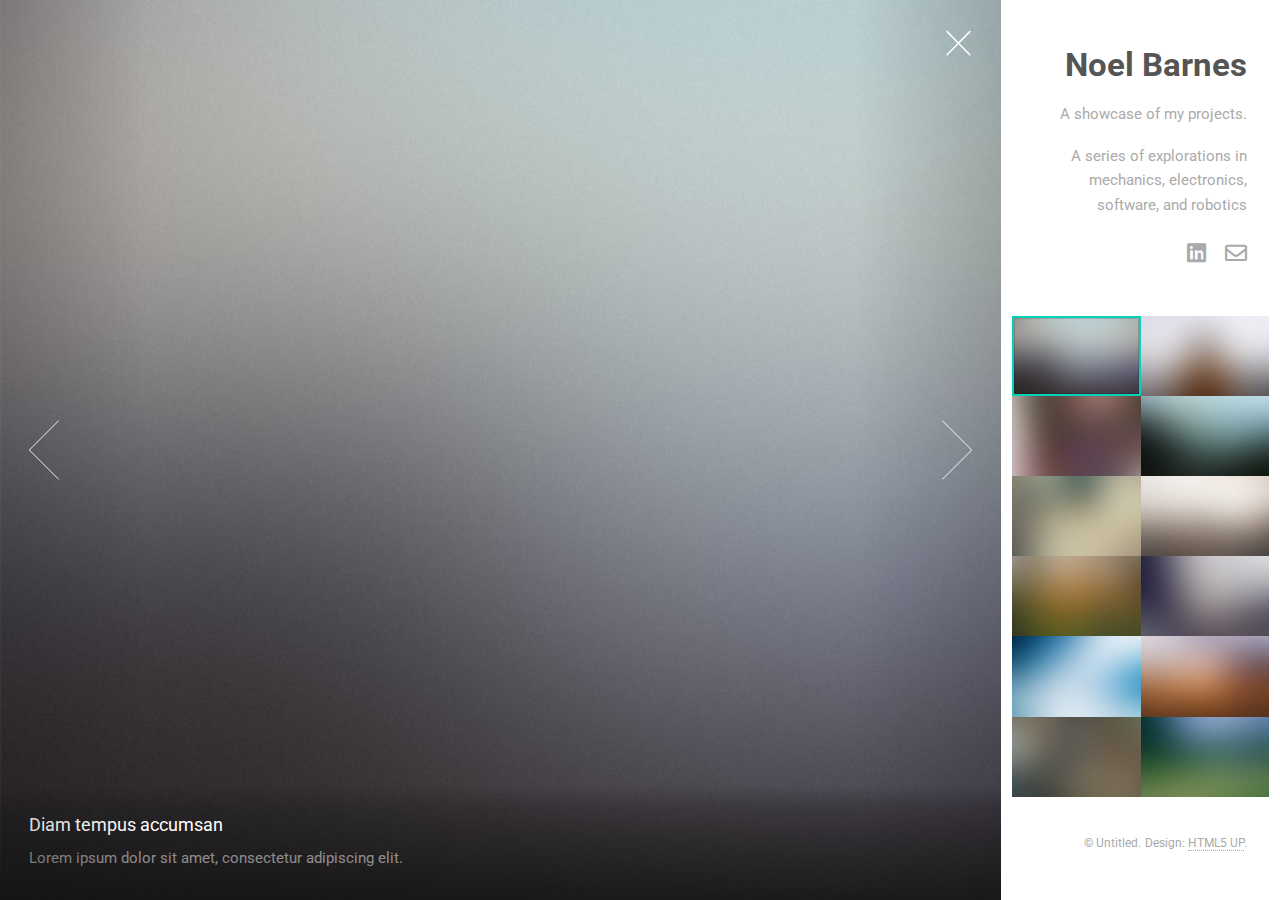
==== index.html @ 7bf50b1f "Add files via upload" ====
<!DOCTYPE HTML>
<!--
	Lens by HTML5 UP
	html5up.net | @ajlkn
	Free for personal and commercial use under the CCA 3.0 license (html5up.net/license)
-->
<html>
	<head>
		<title>Noel Barnes</title>
		<meta charset="utf-8" />
		<meta name="viewport" content="width=device-width, initial-scale=1, user-scalable=no" />
		<link rel="stylesheet" href="assets/css/main.css" />
		<noscript><link rel="stylesheet" href="assets/css/noscript.css" /></noscript>
	</head>
	<body class="is-preload-0 is-preload-1 is-preload-2">

		<!-- Main -->
			<div id="main">

				<!-- Header -->
					<header id="header">
						<h1>Noel Barnes</h1>
						<p>A showcase of my projects.</p>
						<p>A series of explorations in mechanics, electronics, software, and robotics</p>
						<ul class="icons">
							<!--<li><a href="#" class="icon brands fa-standin"><span class="label">standin</span></a></li>-->
							<li><a href="https://www.linkedin.com/in/noel-barnes/" class="icon brands fa-linkedin"><span class="label">linkedin</span></a></li>
							<!--<li><a href="https://github.com/NoelBarnes" class="icon brands fa-github"><span class="label">Github</span></a></li>-->
							<li><a href="mailto:barnesnoel01@gmail.com#" class="icon fa-envelope"><span class="label">Email</span></a></li>
						</ul>
					</header>

				<!-- Thumbnail -->
					<section id="thumbnails">
						<article>
							<a class="thumbnail" href="images/fulls/01.jpg" data-position="left center"><img src="images/thumbs/01.jpg" alt="" /></a>
							<h2>Diam tempus accumsan</h2>
							<p>Lorem ipsum dolor sit amet, consectetur adipiscing elit.</p>
						</article>
						<article>
							<a class="thumbnail" href="images/fulls/02.jpg"><img src="images/thumbs/02.jpg" alt="" /></a>
							<h2>Vivamus convallis libero</h2>
							<p>Sed velit lacus, laoreet at venenatis convallis in lorem tincidunt.</p>
						</article>
						<article>
							<a class="thumbnail" href="images/fulls/03.jpg" data-position="top center"><img src="images/thumbs/03.jpg" alt="" /></a>
							<h2>Nec accumsan enim felis</h2>
							<p>Maecenas eleifend tellus ut turpis eleifend, vitae pretium faucibus.</p>
						</article>
						<article>
							<a class="thumbnail" href="images/fulls/04.jpg"><img src="images/thumbs/04.jpg" alt="" /></a>
							<h2>Donec maximus nisi eget</h2>
							<p>Tristique in nulla vel congue. Sed sociis natoque parturient nascetur.</p>
						</article>
						<article>
							<a class="thumbnail" href="images/fulls/05.jpg" data-position="top center"><img src="images/thumbs/05.jpg" alt="" /></a>
							<h2>Nullam vitae nunc vulputate</h2>
							<p>In pellentesque cursus velit id posuere. Donec vehicula nulla.</p>
						</article>
						<article>
							<a class="thumbnail" href="images/fulls/06.jpg"><img src="images/thumbs/06.jpg" alt="" /></a>
							<h2>Phasellus magna faucibus</h2>
							<p>Nulla dignissim libero maximus tellus varius dictum ut posuere magna.</p>
						</article>
						<article>
							<a class="thumbnail" href="images/fulls/07.jpg"><img src="images/thumbs/07.jpg" alt="" /></a>
							<h2>Proin quis mauris</h2>
							<p>Etiam ultricies, lorem quis efficitur porttitor, facilisis ante orci urna.</p>
						</article>
						<article>
							<a class="thumbnail" href="images/fulls/08.jpg"><img src="images/thumbs/08.jpg" alt="" /></a>
							<h2>Gravida quis varius enim</h2>
							<p>Nunc egestas congue lorem. Nullam dictum placerat ex sapien tortor mattis.</p>
						</article>
						<article>
							<a class="thumbnail" href="images/fulls/09.jpg"><img src="images/thumbs/09.jpg" alt="" /></a>
							<h2>Morbi eget vitae adipiscing</h2>
							<p>In quis vulputate dui. Maecenas metus elit, dictum praesent lacinia lacus.</p>
						</article>
						<article>
							<a class="thumbnail" href="images/fulls/10.jpg"><img src="images/thumbs/10.jpg" alt="" /></a>
							<h2>Habitant tristique senectus</h2>
							<p>Vestibulum ante ipsum primis in faucibus orci luctus ac tincidunt dolor.</p>
						</article>
						<article>
							<a class="thumbnail" href="images/fulls/11.jpg"><img src="images/thumbs/11.jpg" alt="" /></a>
							<h2>Pharetra ex non faucibus</h2>
							<p>Ut sed magna euismod leo laoreet congue. Fusce congue enim ultricies.</p>
						</article>
						<article>
							<a class="thumbnail" href="images/fulls/12.jpg"><img src="images/thumbs/12.jpg" alt="" /></a>
							<h2>Mattis lorem sodales</h2>
							<p>Feugiat auctor leo massa, nec vestibulum nisl erat faucibus, rutrum nulla.</p>
						</article>
					</section>

				<!-- Footer -->
					<footer id="footer">
						<ul class="copyright">
							<li>&copy; Untitled.</li><li>Design: <a href="http://html5up.net">HTML5 UP</a>.</li>
						</ul>
					</footer>

			</div>

		<!-- Scripts -->
			<script src="assets/js/jquery.min.js"></script>
			<script src="assets/js/browser.min.js"></script>
			<script src="assets/js/breakpoints.min.js"></script>
			<script src="assets/js/main.js"></script>

	</body>
</html>
---- assets/css/main.css ----
@import url(fontawesome-all.min.css);
@import url("https://fonts.googleapis.com/css?family=Roboto:400,700");

/*
	Lens by HTML5 UP
	html5up.net | @ajlkn
	Free for personal and commercial use under the CCA 3.0 license (html5up.net/license)
*/

html, body, div, span, applet, object,
iframe, h1, h2, h3, h4, h5, h6, p, blockquote,
pre, a, abbr, acronym, address, big, cite,
code, del, dfn, em, img, ins, kbd, q, s, samp,
small, strike, strong, sub, sup, tt, var, b,
u, i, center, dl, dt, dd, ol, ul, li, fieldset,
form, label, legend, table, caption, tbody,
tfoot, thead, tr, th, td, article, aside,
canvas, details, embed, figure, figcaption,
footer, header, hgroup, menu, nav, output, ruby,
section, summary, time, mark, audio, video {
	margin: 0;
	padding: 0;
	border: 0;
	font-size: 100%;
	font: inherit;
	vertical-align: baseline;}

article, aside, details, figcaption, figure,
footer, header, hgroup, menu, nav, section {
	display: block;}

body {
	line-height: 1;
}

ol, ul {
	list-style: none;
}

blockquote, q {
	quotes: none;
}

	blockquote:before, blockquote:after, q:before, q:after {
		content: '';
		content: none;
	}

table {
	border-collapse: collapse;
	border-spacing: 0;
}

body {
	-webkit-text-size-adjust: none;
}

mark {
	background-color: transparent;
	color: inherit;
}

input::-moz-focus-inner {
	border: 0;
	padding: 0;
}

input, select, textarea {
	-moz-appearance: none;
	-webkit-appearance: none;
	-ms-appearance: none;
	appearance: none;
}

/* Basic */

	/*
			@-ms-viewport {
				width: device-width;
			}
		*/

	@media screen and (max-width: 480px) {

		html, body {
			min-width: 320px;
		}

	}

	body.is-preload-0 *, body.is-preload-0 *:before, body.is-preload-0 *:after {
		-moz-animation: none !important;
		-webkit-animation: none !important;
		-ms-animation: none !important;
		animation: none !important;
		-moz-transition: none !important;
		-webkit-transition: none !important;
		-ms-transition: none !important;
		transition: none !important;
	}

	html {
		box-sizing: border-box;
	}

	*, *:before, *:after {
		box-sizing: inherit;
	}

	html, body {
		background-color: #101010;
		overflow: hidden;
	}

/* Type */

	html {
		font-size: 16pt;
	}

		@media screen and (max-width: 1680px) {

			html {
				font-size: 12pt;
			}

		}

		@media screen and (max-width: 1280px) {

			html {
				font-size: 11pt;
			}

		}

	body {
		background-color: #fff;
		color: #aaa;
	}

	body, input, select, textarea {
		font-family: "Roboto", Helvetica, sans-serif;
		font-weight: 400;
		line-height: 1.65;
		font-size: 1em;
		color: #aaa;
	}

	a {
		-moz-transition: color 0.25s ease, border-bottom-color 0.25s ease;
		-webkit-transition: color 0.25s ease, border-bottom-color 0.25s ease;
		-ms-transition: color 0.25s ease, border-bottom-color 0.25s ease;
		transition: color 0.25s ease, border-bottom-color 0.25s ease;
		border-bottom: dotted 1px;
		color: inherit;
		text-decoration: none;
	}

		a:hover {
			border-bottom-color: transparent;
			color: #00D3B7;
		}

	strong, b {
		font-weight: 400;
		color: #555;
	}

	em, i {
		font-style: italic;
	}

	p {
		margin: 0 0 1.25em 0;
	}

	h1, h2, h3, h4, h5, h6 {
		font-weight: 400;
		line-height: 1.25;
		margin: 0 0 0.5em 0;
		color: #555;
	}

		h1 a, h2 a, h3 a, h4 a, h5 a, h6 a {
			color: inherit;
			text-decoration: none;
		}

	h2 {
		font-size: 1.25em;
	}

	h3 {
		font-size: 1em;
	}

	h4 {
		font-size: 0.9em;
	}

	h5 {
		font-size: 0.8em;
	}

	h6 {
		font-size: 0.7em;
	}

	sub {
		font-size: 0.8em;
		position: relative;
		top: 0.5em;
	}

	sup {
		font-size: 0.8em;
		position: relative;
		top: -0.5em;
	}

	blockquote {
		border-left: solid 4px #ccc;
		font-style: italic;
		margin: 0 0 1.25em 0;
		padding: 0.3125em 0 0.3125em 1.25em;
	}

	code {
		border-radius: 4px;
		border: solid 1px;
		font-family: "Courier New", monospace;
		font-size: 0.9em;
		margin: 0 0.25em;
		padding: 0.25em 0.65em;
		border-color: #ccc;
	}

	pre {
		-webkit-overflow-scrolling: touch;
		font-family: "Courier New", monospace;
		font-size: 0.9em;
		margin: 0 0 1.25em 0;
	}

		pre code {
			display: block;
			padding: 1em 1.5em;
			overflow-x: auto;
		}

	hr {
		border: 0;
		border-bottom: solid 1px #ccc;
		margin: 1.25em 0;
	}

		hr.major {
			margin: 1.875em 0;
		}

	.align-left {
		text-align: left;
	}

	.align-center {
		text-align: center;
	}

	.align-right {
		text-align: right;
	}

/* Button */

	input[type="submit"],
	input[type="reset"],
	input[type="button"],
	button,
	.button {
		-moz-appearance: none;
		-webkit-appearance: none;
		-ms-appearance: none;
		appearance: none;
		-moz-transition: background-color 0.25s ease-in-out, border-color 0.25s ease-in-out, color 0.25s ease-in-out;
		-webkit-transition: background-color 0.25s ease-in-out, border-color 0.25s ease-in-out, color 0.25s ease-in-out;
		-ms-transition: background-color 0.25s ease-in-out, border-color 0.25s ease-in-out, color 0.25s ease-in-out;
		transition: background-color 0.25s ease-in-out, border-color 0.25s ease-in-out, color 0.25s ease-in-out;
		background-color: transparent;
		border-radius: 4px;
		border: solid 1px #ccc;
		color: #555;
		cursor: pointer;
		display: inline-block;
		line-height: 1;
		padding: 0.75em 1.5em;
		text-align: center;
		text-decoration: none;
		white-space: nowrap;
	}

		input[type="submit"]:hover,
		input[type="reset"]:hover,
		input[type="button"]:hover,
		button:hover,
		.button:hover {
			border-color: #00D3B7;
			color: #00D3B7;
		}

			input[type="submit"]:hover:active,
			input[type="reset"]:hover:active,
			input[type="button"]:hover:active,
			button:hover:active,
			.button:hover:active {
				background-color: rgba(0, 211, 183, 0.15);
			}

		input[type="submit"].icon,
		input[type="reset"].icon,
		input[type="button"].icon,
		button.icon,
		.button.icon {
			padding-left: 1.35em;
		}

			input[type="submit"].icon:before,
			input[type="reset"].icon:before,
			input[type="button"].icon:before,
			button.icon:before,
			.button.icon:before {
				margin-right: 0.5em;
			}

		input[type="submit"].fit,
		input[type="reset"].fit,
		input[type="button"].fit,
		button.fit,
		.button.fit {
			width: 100%;
		}

		input[type="submit"].small,
		input[type="reset"].small,
		input[type="button"].small,
		button.small,
		.button.small {
			font-size: 0.8em;
		}

		input[type="submit"].large,
		input[type="reset"].large,
		input[type="button"].large,
		button.large,
		.button.large {
			font-size: 1.35em;
		}

		input[type="submit"].disabled, input[type="submit"]:disabled,
		input[type="reset"].disabled,
		input[type="reset"]:disabled,
		input[type="button"].disabled,
		input[type="button"]:disabled,
		button.disabled,
		button:disabled,
		.button.disabled,
		.button:disabled {
			pointer-events: none;
			opacity: 0.25;
		}

/* Form */

	form {
		margin: 0 0 1.25em 0;
	}

	label {
		color: #555;
		display: block;
		font-size: 0.9em;
		font-weight: 400;
		margin: 0 0 0.625em 0;
	}

	input[type="text"],
	input[type="password"],
	input[type="email"],
	select,
	textarea {
		-moz-appearance: none;
		-webkit-appearance: none;
		-ms-appearance: none;
		appearance: none;
		background-color: transparent;
		border-radius: 4px;
		border: solid 1px #ccc;
		color: inherit;
		display: block;
		outline: 0;
		padding: 0 0.75em;
		text-decoration: none;
		width: 100%;
	}

		input[type="text"]:invalid,
		input[type="password"]:invalid,
		input[type="email"]:invalid,
		select:invalid,
		textarea:invalid {
			box-shadow: none;
		}

		input[type="text"]:focus,
		input[type="password"]:focus,
		input[type="email"]:focus,
		select:focus,
		textarea:focus {
			border-color: #00D3B7;
		}

	select {
		background-image: url("data:image/svg+xml;charset=utf8,%3Csvg xmlns='http://www.w3.org/2000/svg' width='40' height='40' preserveAspectRatio='none' viewBox='0 0 40 40'%3E%3Cpath d='M9.4,12.3l10.4,10.4l10.4-10.4c0.2-0.2,0.5-0.4,0.9-0.4c0.3,0,0.6,0.1,0.9,0.4l3.3,3.3c0.2,0.2,0.4,0.5,0.4,0.9 c0,0.4-0.1,0.6-0.4,0.9L20.7,31.9c-0.2,0.2-0.5,0.4-0.9,0.4c-0.3,0-0.6-0.1-0.9-0.4L4.3,17.3c-0.2-0.2-0.4-0.5-0.4-0.9 c0-0.4,0.1-0.6,0.4-0.9l3.3-3.3c0.2-0.2,0.5-0.4,0.9-0.4S9.1,12.1,9.4,12.3z' fill='%23ccc' /%3E%3C/svg%3E");
		background-size: 1.25rem;
		background-repeat: no-repeat;
		background-position: calc(100% - 1rem) center;
		height: 2.75em;
		padding-right: 2.75em;
		text-overflow: ellipsis;
	}

		select option {
			color: #555;
			background: #fff;
		}

		select:focus::-ms-value {
			background-color: transparent;
		}

		select::-ms-expand {
			display: none;
		}

	.select-wrapper {
		text-decoration: none;
		display: block;
		position: relative;
	}

		.select-wrapper:before {
			-moz-osx-font-smoothing: grayscale;
			-webkit-font-smoothing: antialiased;
			display: inline-block;
			font-style: normal;
			font-variant: normal;
			text-rendering: auto;
			line-height: 1;
			text-transform: none !important;
			font-family: 'Font Awesome 5 Free';
			font-weight: 900;
		}

		.select-wrapper:before {
			color: #ccc;
			content: '\f107';
			display: block;
			height: 2.75em;
			line-height: 2.75em;
			pointer-events: none;
			position: absolute;
			right: 0;
			text-align: center;
			top: 0;
			width: 2.75em;
		}

		.select-wrapper select::-ms-expand {
			display: none;
		}

	input[type="text"],
	input[type="password"],
	input[type="email"],
	select {
		height: 2.75em;
	}

	textarea {
		padding: 0.75em 1em;
	}

	input[type="checkbox"],
	input[type="radio"] {
		-moz-appearance: none;
		-webkit-appearance: none;
		-ms-appearance: none;
		appearance: none;
		display: block;
		float: left;
		margin-right: -2em;
		opacity: 0;
		width: 1em;
		z-index: -1;
	}

		input[type="checkbox"] + label,
		input[type="radio"] + label {
			text-decoration: none;
			color: #aaa;
			cursor: pointer;
			display: inline-block;
			font-size: 1em;
			font-weight: 400;
			margin: 0;
			padding-left: 2.4em;
			padding-right: 0.75em;
			position: relative;
		}

			input[type="checkbox"] + label:before,
			input[type="radio"] + label:before {
				-moz-osx-font-smoothing: grayscale;
				-webkit-font-smoothing: antialiased;
				display: inline-block;
				font-style: normal;
				font-variant: normal;
				text-rendering: auto;
				line-height: 1;
				text-transform: none !important;
				font-family: 'Font Awesome 5 Free';
				font-weight: 900;
			}

			input[type="checkbox"] + label:before,
			input[type="radio"] + label:before {
				background: transparent;
				border-radius: 4px;
				border: solid 1px #ccc;
				content: '';
				display: inline-block;
				font-size: 0.8em;
				height: 2.0625em;
				left: 0;
				line-height: 2.0625em;
				position: absolute;
				text-align: center;
				top: 0;
				width: 2.0625em;
			}

		input[type="checkbox"]:checked + label:before,
		input[type="radio"]:checked + label:before {
			background-color: #555;
			border-color: #555;
			color: #fff;
			content: '\f00c';
		}

		input[type="checkbox"]:focus + label:before,
		input[type="radio"]:focus + label:before {
			border-color: #00D3B7;
		}

	input[type="checkbox"] + label:before {
		border-radius: 4px;
	}

	input[type="radio"] + label:before {
		border-radius: 100%;
	}

	::-webkit-input-placeholder {
		opacity: 1.0;
		color: #ccc !important;
	}

	:-moz-placeholder {
		opacity: 1.0;
		color: #ccc !important;
	}

	::-moz-placeholder {
		opacity: 1.0;
		color: #ccc !important;
	}

	:-ms-input-placeholder {
		opacity: 1.0;
		color: #ccc !important;
	}

	.field {
		margin: 0 0 1.25em 0;
	}

/* Icon */

	.icon {
		text-decoration: none;
		border-bottom: none;
		position: relative;
	}

		.icon:before {
			-moz-osx-font-smoothing: grayscale;
			-webkit-font-smoothing: antialiased;
			display: inline-block;
			font-style: normal;
			font-variant: normal;
			text-rendering: auto;
			line-height: 1;
			text-transform: none !important;
			font-family: 'Font Awesome 5 Free';
			font-weight: 400;
		}

		.icon > .label {
			display: none;
		}

		.icon:before {
			line-height: inherit;
		}

		.icon.solid:before {
			font-weight: 900;
		}

		.icon.brands:before {
			font-family: 'Font Awesome 5 Brands';
		}

/* List */

	ol {
		list-style: decimal;
		margin: 0 0 1.25em 0;
		padding-left: 1.25em;
	}

		ol li {
			padding-left: 0.25em;
		}

	ul {
		list-style: disc;
		margin: 0 0 1.25em 0;
		padding-left: 1em;
	}

		ul li {
			padding-left: 0.5em;
		}

		ul.alt {
			list-style: none;
			padding-left: 0;
		}

			ul.alt li {
				border-top: solid 1px #ccc;
				padding: 0.5em 0;
			}

				ul.alt li:first-child {
					border-top: 0;
					padding-top: 0;
				}

	dl {
		margin: 0 0 1.25em 0;
	}

		dl dt {
			display: block;
			font-weight: 400;
			margin: 0 0 0.625em 0;
		}

		dl dd {
			margin-left: 1.25em;
		}

/* Actions */

	ul.actions {
		display: -moz-flex;
		display: -webkit-flex;
		display: -ms-flex;
		display: flex;
		cursor: default;
		list-style: none;
		margin-left: -0.625em;
		padding-left: 0;
	}

		ul.actions li {
			padding: 0 0 0 0.625em;
			vertical-align: middle;
		}

		ul.actions.special {
			-moz-justify-content: center;
			-webkit-justify-content: center;
			-ms-justify-content: center;
			justify-content: center;
			width: 100%;
			margin-left: 0;
		}

			ul.actions.special li:first-child {
				padding-left: 0;
			}

		ul.actions.stacked {
			-moz-flex-direction: column;
			-webkit-flex-direction: column;
			-ms-flex-direction: column;
			flex-direction: column;
			margin-left: 0;
		}

			ul.actions.stacked li {
				padding: 0.8125em 0 0 0;
			}

				ul.actions.stacked li:first-child {
					padding-top: 0;
				}

		ul.actions.fit {
			width: calc(100% + 0.625em);
		}

			ul.actions.fit li {
				-moz-flex-grow: 1;
				-webkit-flex-grow: 1;
				-ms-flex-grow: 1;
				flex-grow: 1;
				-moz-flex-shrink: 1;
				-webkit-flex-shrink: 1;
				-ms-flex-shrink: 1;
				flex-shrink: 1;
				width: 100%;
			}

				ul.actions.fit li > * {
					width: 100%;
				}

			ul.actions.fit.stacked {
				width: 100%;
			}

		@media screen and (max-width: 480px) {

			ul.actions:not(.fixed) {
				-moz-flex-direction: column;
				-webkit-flex-direction: column;
				-ms-flex-direction: column;
				flex-direction: column;
				margin-left: 0;
				width: 100% !important;
			}

				ul.actions:not(.fixed) li {
					-moz-flex-grow: 1;
					-webkit-flex-grow: 1;
					-ms-flex-grow: 1;
					flex-grow: 1;
					-moz-flex-shrink: 1;
					-webkit-flex-shrink: 1;
					-ms-flex-shrink: 1;
					flex-shrink: 1;
					padding: 0.625em 0 0 0;
					text-align: center;
					width: 100%;
				}

					ul.actions:not(.fixed) li > * {
						width: 100%;
					}

					ul.actions:not(.fixed) li:first-child {
						padding-top: 0;
					}

					ul.actions:not(.fixed) li input[type="submit"],
					ul.actions:not(.fixed) li input[type="reset"],
					ul.actions:not(.fixed) li input[type="button"],
					ul.actions:not(.fixed) li button,
					ul.actions:not(.fixed) li .button {
						width: 100%;
					}

						ul.actions:not(.fixed) li input[type="submit"].icon:before,
						ul.actions:not(.fixed) li input[type="reset"].icon:before,
						ul.actions:not(.fixed) li input[type="button"].icon:before,
						ul.actions:not(.fixed) li button.icon:before,
						ul.actions:not(.fixed) li .button.icon:before {
							margin-left: -0.5rem;
						}

		}

/* Icons */

	ul.icons {
		cursor: default;
		list-style: none;
		padding-left: 0;
	}

		ul.icons li {
			display: inline-block;
			padding: 0 1em 0 0;
		}

			ul.icons li:last-child {
				padding-right: 0;
			}

			ul.icons li .icon:before {
				font-size: 1.5rem;
			}

/* Main */

	#main {
		-moz-transition: opacity 0.75s ease, right 0.75s ease, left 0.75s ease, visibility 0.75s;
		-webkit-transition: opacity 0.75s ease, right 0.75s ease, left 0.75s ease, visibility 0.75s;
		-ms-transition: opacity 0.75s ease, right 0.75s ease, left 0.75s ease, visibility 0.75s;
		transition: opacity 0.75s ease, right 0.75s ease, left 0.75s ease, visibility 0.75s;
		-webkit-overflow-scrolling: touch;
		position: fixed;
		top: 0;
		width: 22.5em;
		height: 100%;
		background: #fff;
		outline: 0;
		overflow-x: hidden;
		overflow-y: auto;
		text-align: right;
		visibility: visible;
		z-index: 10000;
		right: 0;
	}

		#main .toggle {
			-webkit-tap-highlight-color: rgba(0, 0, 0, 0);
			position: absolute;
			top: 0;
			width: 4em;
			height: 4em;
			background-image: url("images/close-small-alt.svg");
			background-repeat: no-repeat;
			background-size: 32px 32px;
			cursor: pointer;
			display: none;
			z-index: 1;
			background-position: 0.5em 0.5em;
			left: 0;
		}

		body.fullscreen #main {
			visibility: hidden;
			right: -22.5em;
		}

		body.is-preload-1 #main {
			opacity: 0;
			right: -2em;
		}

		@media screen and (max-width: 1280px) {

			#main {
				width: 19em;
			}

				body.fullscreen #main {
					right: -19em;
				}

		}

		@media screen and (max-width: 980px) {

			#main {
				background: rgba(255, 255, 255, 0.925);
			}

				#main .toggle {
					display: block;
				}

		}

		@media screen and (max-width: 480px) {

			#main {
				-moz-transition: opacity 0.5s ease, visibility 0.5s;
				-webkit-transition: opacity 0.5s ease, visibility 0.5s;
				-ms-transition: opacity 0.5s ease, visibility 0.5s;
				transition: opacity 0.5s ease, visibility 0.5s;
				width: 100%;
				background: #fff;
				text-align: center;
			}

				body.is-preload-1 #main {
					left: auto !important;
					right: auto !important;
				}

				body.fullscreen #main {
					left: auto !important;
					right: auto !important;
					opacity: 0;
				}

				#main .toggle {
					display: none;
				}

		}

/* Header */

	#header {
		padding: 3em 2.25em 1.75em 2.25em ;
	}

		#header h1 {
			font-size: 2.25em;
			font-weight: 700;
		}

/* Footer */

	#footer {
		padding: 2.25em 2.25em 1em 2.25em ;
	}

		#footer .copyright {
			list-style: none;
			padding: 0;
		}

			#footer .copyright li {
				display: inline-block;
				font-size: 0.8em;
				margin-left: 0.35em;
				padding: 0;
			}

				#footer .copyright li:first-child {
					margin-left: 0;
				}

/* Thumbnails */

	#thumbnails {
		display: -moz-flex;
		display: -webkit-flex;
		display: -ms-flex;
		display: flex;
		-moz-flex-wrap: wrap;
		-webkit-flex-wrap: wrap;
		-ms-flex-wrap: wrap;
		flex-wrap: wrap;
		padding: 0 0.75em;
	}

		#thumbnails article {
			position: relative;
			width: 50%;
			background: #101010;
			outline: 0;
		}

			#thumbnails article .thumbnail {
				-webkit-tap-highlight-color: rgba(0, 0, 0, 0);
				display: block;
				position: relative;
				border: 0;
				outline: 0;
			}

				#thumbnails article .thumbnail img {
					display: block;
					width: 100%;
				}

				#thumbnails article .thumbnail:before {
					pointer-events: none;
					-moz-transition: opacity 0.25s ease;
					-webkit-transition: opacity 0.25s ease;
					-ms-transition: opacity 0.25s ease;
					transition: opacity 0.25s ease;
					content: '';
					position: absolute;
					left: 0;
					top: 0;
					width: 100%;
					height: 100%;
					box-shadow: inset 0 0 0 2px #00D3B7, inset 0 0 0px 3px rgba(0, 0, 0, 0.15);
					opacity: 0;
					z-index: 1;
				}

				#thumbnails article .thumbnail:focus:before {
					opacity: 0.5;
				}

			#thumbnails article h2, #thumbnails article p {
				display: none;
			}

			#thumbnails article.active .thumbnail:before {
				opacity: 1;
			}

		@media screen and (max-width: 480px) {

			#thumbnails article .thumbnail:before {
				display: none;
			}

		}

/* Viewer */

	@-moz-keyframes spinner {
		0% {
			-moz-transform: rotate(0deg);
			-webkit-transform: rotate(0deg);
			-ms-transform: rotate(0deg);
			transform: rotate(0deg);
		}

		100% {
			-moz-transform: rotate(360deg);
			-webkit-transform: rotate(360deg);
			-ms-transform: rotate(360deg);
			transform: rotate(360deg);
		}
	}

	@-webkit-keyframes spinner {
		0% {
			-moz-transform: rotate(0deg);
			-webkit-transform: rotate(0deg);
			-ms-transform: rotate(0deg);
			transform: rotate(0deg);
		}

		100% {
			-moz-transform: rotate(360deg);
			-webkit-transform: rotate(360deg);
			-ms-transform: rotate(360deg);
			transform: rotate(360deg);
		}
	}

	@-ms-keyframes spinner {
		0% {
			-moz-transform: rotate(0deg);
			-webkit-transform: rotate(0deg);
			-ms-transform: rotate(0deg);
			transform: rotate(0deg);
		}

		100% {
			-moz-transform: rotate(360deg);
			-webkit-transform: rotate(360deg);
			-ms-transform: rotate(360deg);
			transform: rotate(360deg);
		}
	}

	@keyframes spinner {
		0% {
			-moz-transform: rotate(0deg);
			-webkit-transform: rotate(0deg);
			-ms-transform: rotate(0deg);
			transform: rotate(0deg);
		}

		100% {
			-moz-transform: rotate(360deg);
			-webkit-transform: rotate(360deg);
			-ms-transform: rotate(360deg);
			transform: rotate(360deg);
		}
	}

	#viewer {
		-moz-transition: opacity 0.75s ease, width 0.75s ease;
		-webkit-transition: opacity 0.75s ease, width 0.75s ease;
		-ms-transition: opacity 0.75s ease, width 0.75s ease;
		transition: opacity 0.75s ease, width 0.75s ease;
		position: absolute;
		top: 0;
		width: calc(100% - 22.5em);
		height: 100%;
		left: 0;
	}

		#viewer .inner {
			pointer-events: none;
			position: absolute;
			top: 0;
			left: 0;
			width: 100%;
			height: 100%;
			z-index: 2;
		}

			#viewer .inner > * {
				pointer-events: auto;
			}

			#viewer .inner:before {
				background-image: -moz-linear-gradient(left, rgba(16,16,16,0.2), rgba(16,16,16,0) 10em, rgba(16,16,16,0)), -moz-linear-gradient(right, rgba(16,16,16,0.2), rgba(16,16,16,0) 10em, rgba(16,16,16,0));
				background-image: -webkit-linear-gradient(left, rgba(16,16,16,0.2), rgba(16,16,16,0) 10em, rgba(16,16,16,0)), -webkit-linear-gradient(right, rgba(16,16,16,0.2), rgba(16,16,16,0) 10em, rgba(16,16,16,0));
				background-image: -ms-linear-gradient(left, rgba(16,16,16,0.2), rgba(16,16,16,0) 10em, rgba(16,16,16,0)), -ms-linear-gradient(right, rgba(16,16,16,0.2), rgba(16,16,16,0) 10em, rgba(16,16,16,0));
				background-image: linear-gradient(left, rgba(16,16,16,0.2), rgba(16,16,16,0) 10em, rgba(16,16,16,0)), linear-gradient(right, rgba(16,16,16,0.2), rgba(16,16,16,0) 10em, rgba(16,16,16,0));
				content: '';
				display: block;
				position: absolute;
				top: 0;
				left: 0;
				width: 100%;
				height: 100%;
			}

			#viewer .inner .toggle {
				-webkit-tap-highlight-color: rgba(0, 0, 0, 0);
				position: absolute;
				top: 0;
				width: 4em;
				height: 4em;
				background-image: url("images/close.svg");
				background-repeat: no-repeat;
				background-size: 64px 64px;
				cursor: pointer;
				z-index: 1;
				right: 0;
				background-position: calc(100% - 0.75em) 0.75em;
			}

			#viewer .inner .nav-next,
			#viewer .inner .nav-previous {
				-webkit-tap-highlight-color: rgba(0, 0, 0, 0);
				position: absolute;
				top: 50%;
				width: 6em;
				height: 6em;
				margin-top: -3em;
				background-image: url("images/arrow.svg");
				background-position: center;
				background-repeat: no-repeat;
				background-size: contain;
				cursor: pointer;
			}

			#viewer .inner .nav-previous {
				-moz-transform: scaleX(-1);
				-webkit-transform: scaleX(-1);
				-ms-transform: scaleX(-1);
				transform: scaleX(-1);
				left: 0;
			}

			#viewer .inner .nav-next {
				right: 0;
			}

		#viewer .slide {
			-moz-transition: opacity 0.5s ease-in-out;
			-webkit-transition: opacity 0.5s ease-in-out;
			-ms-transition: opacity 0.5s ease-in-out;
			transition: opacity 0.5s ease-in-out;
			position: absolute;
			top: 0;
			left: 0;
			width: 100%;
			height: 100%;
			opacity: 1;
			z-index: 1;
		}

			#viewer .slide .caption {
				background-image: -moz-linear-gradient(bottom, rgba(16,16,16,0.75), rgba(16,16,16,0.25) 80%, rgba(16,16,16,0));
				background-image: -webkit-linear-gradient(bottom, rgba(16,16,16,0.75), rgba(16,16,16,0.25) 80%, rgba(16,16,16,0));
				background-image: -ms-linear-gradient(bottom, rgba(16,16,16,0.75), rgba(16,16,16,0.25) 80%, rgba(16,16,16,0));
				background-image: linear-gradient(bottom, rgba(16,16,16,0.75), rgba(16,16,16,0.25) 80%, rgba(16,16,16,0));
				padding: 2em 2em 0.75em 2em ;
				position: absolute;
				bottom: 0;
				left: 0;
				width: 100%;
				color: rgba(255, 255, 255, 0.5);
				z-index: 1;
			}

				#viewer .slide .caption h2, #viewer .slide .caption h3, #viewer .slide .caption h4, #viewer .slide .caption h5, #viewer .slide .caption h6 {
					color: #fff;
				}

			#viewer .slide .image {
				-moz-transition: opacity 0.5s ease-in-out;
				-webkit-transition: opacity 0.5s ease-in-out;
				-ms-transition: opacity 0.5s ease-in-out;
				transition: opacity 0.5s ease-in-out;
				position: absolute;
				top: 0;
				left: 0;
				width: 100%;
				height: 100%;
				background-repeat: no-repeat;
				background-size: cover;
				opacity: 0;
			}

			#viewer .slide:before {
				-moz-animation: spinner 1s linear infinite;
				-webkit-animation: spinner 1s linear infinite;
				-ms-animation: spinner 1s linear infinite;
				animation: spinner 1s linear infinite;
				-moz-transition: opacity 0.5s ease-in-out;
				-webkit-transition: opacity 0.5s ease-in-out;
				-ms-transition: opacity 0.5s ease-in-out;
				transition: opacity 0.5s ease-in-out;
				content: '';
				display: block;
				position: absolute;
				top: 50%;
				left: 50%;
				width: 3em;
				height: 3em;
				background-image: url("images/spinner.svg");
				background-position: center;
				background-repeat: no-repeat;
				background-size: contain;
				margin: -1.5em 0 0 -1.5em;
				opacity: 0;
			}

			#viewer .slide.loading:before {
				opacity: 1;
			}

			#viewer .slide.active .image {
				opacity: 1;
			}

		body.fullscreen #viewer {
			width: 100%;
		}

			body.fullscreen #viewer .inner .toggle {
				background-image: url("images/open.svg");
			}

		body.is-preload-1 #viewer {
			opacity: 0;
		}

		body.is-preload-2 #viewer .slide {
			opacity: 0;
		}

		@media screen and (max-width: 1280px) {

			#viewer {
				width: calc(100% - 19em);
			}

		}

		@media screen and (max-width: 980px) {

			#viewer {
				width: 100%;
			}

				#viewer .inner .toggle {
					-moz-transition: opacity 0.75s ease;
					-webkit-transition: opacity 0.75s ease;
					-ms-transition: opacity 0.75s ease;
					transition: opacity 0.75s ease;
					background-image: url("images/open.svg");
					opacity: 0;
					right: 0;
				}

				body.fullscreen #viewer .inner .toggle {
					opacity: 1;
				}

		}

		@media screen and (max-width: 736px) {

			#viewer .inner .toggle {
				background-size: 32px 32px;
			}

			#viewer .inner .nav-next,
			#viewer .inner .nav-previous {
				background-image: url("images/arrow-small.svg");
				background-size: 32px 32px;
			}

			body.fullscreen #viewer .inner .toggle {
				background-image: url("images/open-small.svg");
			}

		}

		@media screen and (max-width: 480px) {

			#viewer {
				-moz-transition: opacity 0.5s ease;
				-webkit-transition: opacity 0.5s ease;
				-ms-transition: opacity 0.5s ease;
				transition: opacity 0.5s ease;
				-moz-transition-delay: 0s;
				-webkit-transition-delay: 0s;
				-ms-transition-delay: 0s;
				transition-delay: 0s;
				opacity: 0;
			}

				#viewer .inner .toggle {
					background-image: url("images/close-small.svg") !important;
					background-size: 32px 32px;
				}

				body.fullscreen #viewer {
					-moz-transition-delay: 0.5s;
					-webkit-transition-delay: 0.5s;
					-ms-transition-delay: 0.5s;
					transition-delay: 0.5s;
					opacity: 1;
				}

		}
---- assets/css/noscript.css ----
/*
	Lens by HTML5 UP
	html5up.net | @ajlkn
	Free for personal and commercial use under the CCA 3.0 license (html5up.net/license)
*/

/* Main */

	#main {
		opacity: 1 !important;
		right: 0 !important;
	}

	body:before {
		content: 'Javascript is disabled :(';
		display: block;
		position: absolute;
		top: 50%;
		width: calc(100% - 22.5em * 0.333333333);
		height: 4em;
		margin-top: -2em;
		color: #282828;
		cursor: default;
		font-size: 3em;
		line-height: 4em;
		text-align: center;
		white-space: nowrap;
		left: 0;
	}
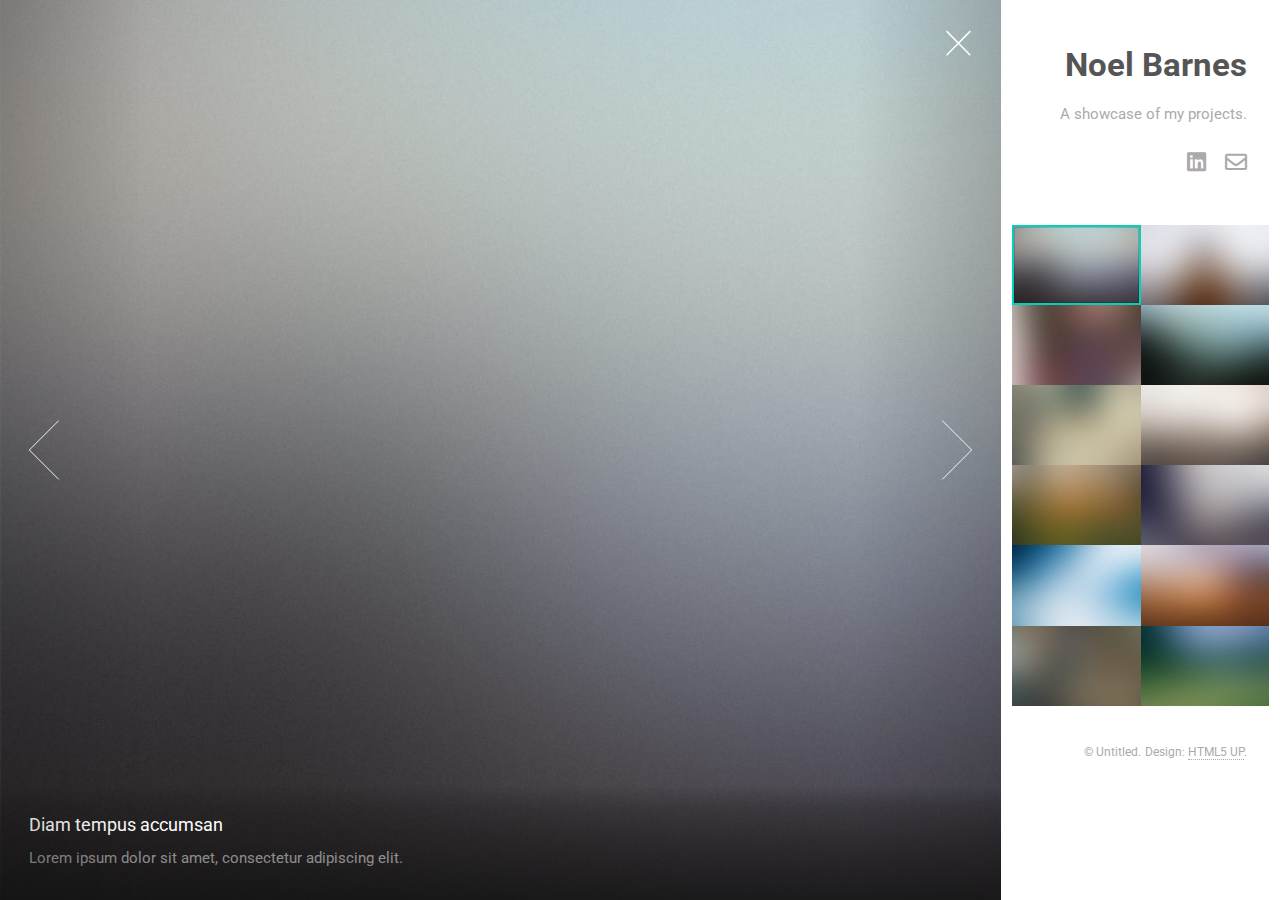
==== commit b2a289db: "Update index.html" ====
--- a/index.html
+++ b/index.html
@@ -21,7 +21,6 @@
 					<header id="header">
 						<h1>Noel Barnes</h1>
 						<p>A showcase of my projects.</p>
-						<p>A series of explorations in mechanics, electronics, software, and robotics</p>
 						<ul class="icons">
 							<!--<li><a href="#" class="icon brands fa-standin"><span class="label">standin</span></a></li>-->
 							<li><a href="https://www.linkedin.com/in/noel-barnes/" class="icon brands fa-linkedin"><span class="label">linkedin</span></a></li>
@@ -110,4 +109,4 @@
 			<script src="assets/js/main.js"></script>
 
 	</body>
-</html>+</html>
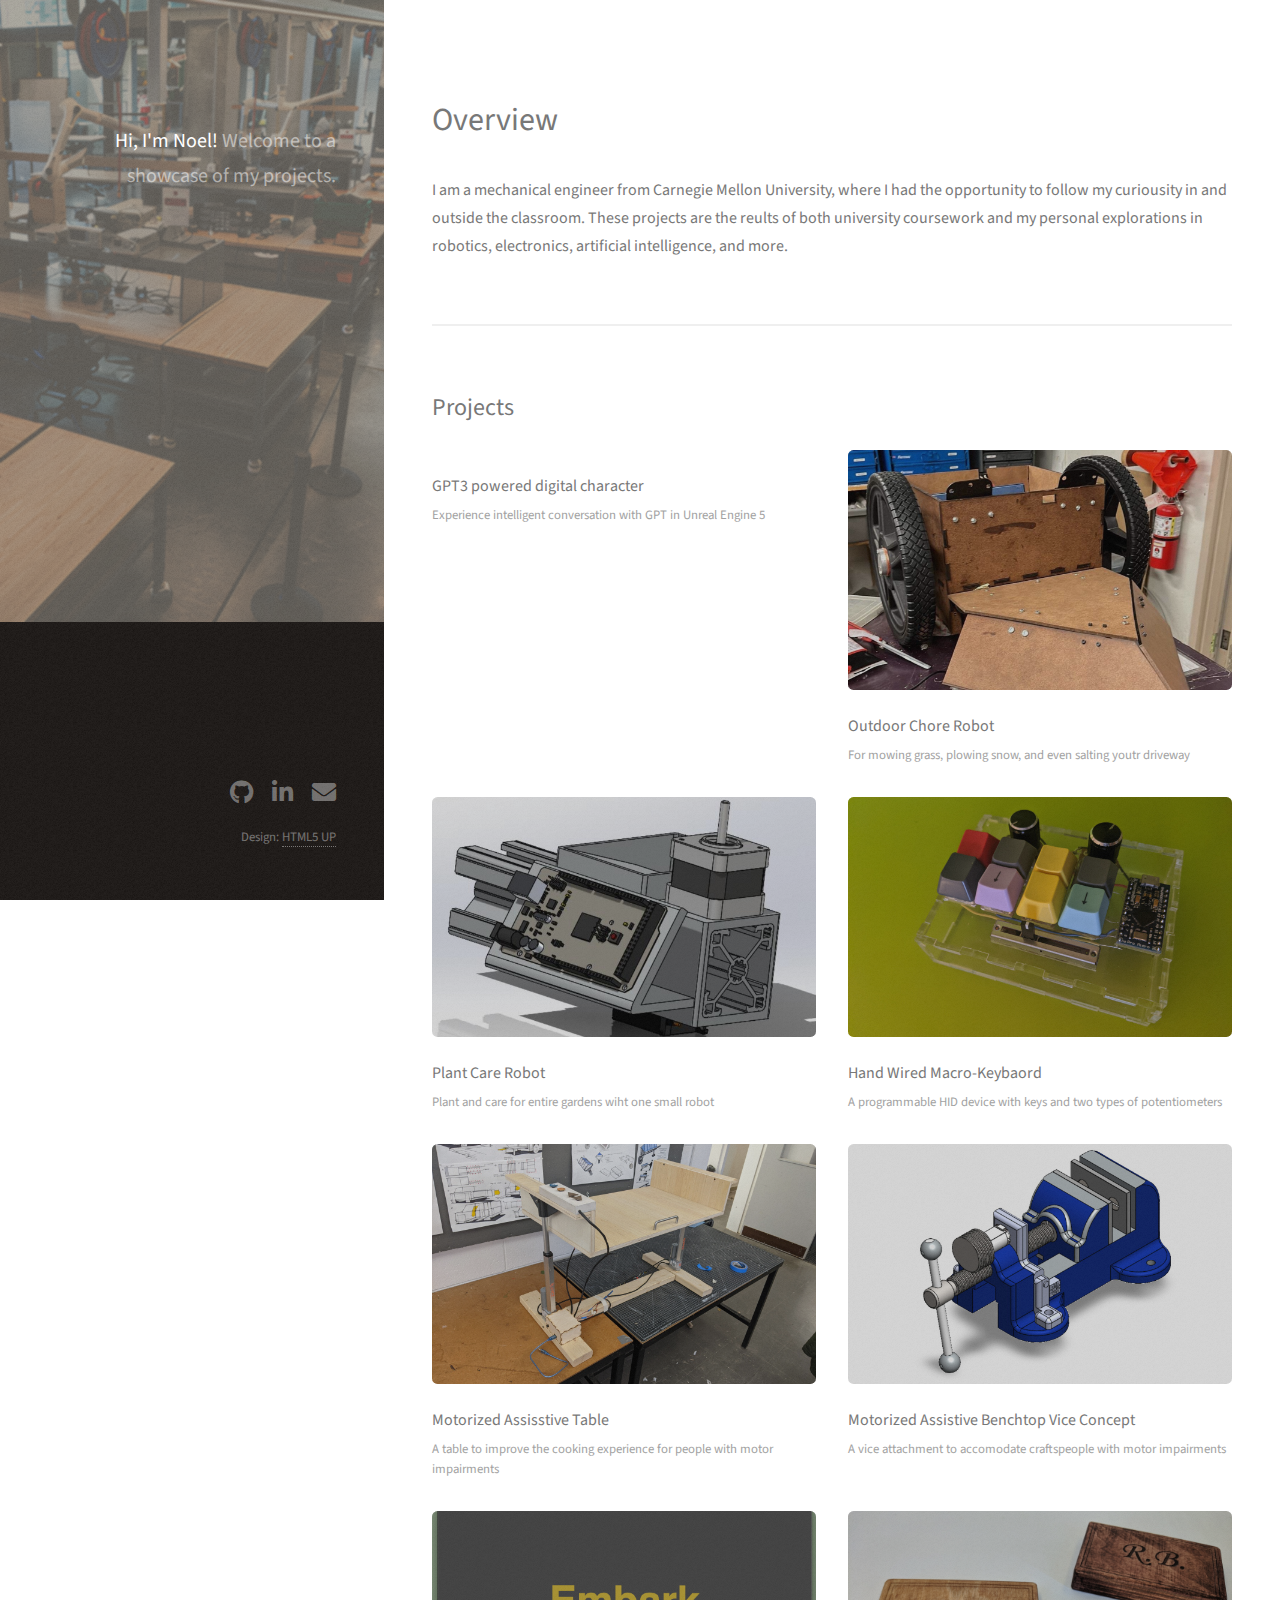
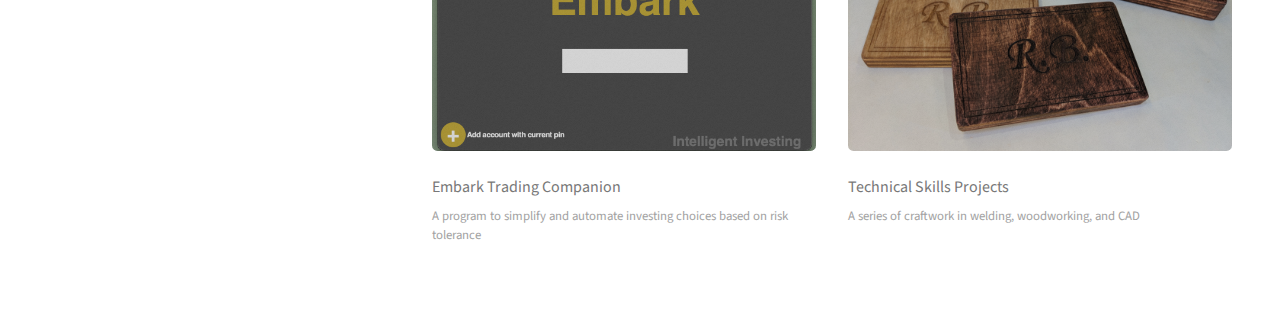
==== commit 7a873442: "Home Page" ====
--- a/index.html
+++ b/index.html
@@ -1,112 +1,469 @@
 <!DOCTYPE HTML>
 <!--
-	Lens by HTML5 UP
+	Strata by HTML5 UP
 	html5up.net | @ajlkn
 	Free for personal and commercial use under the CCA 3.0 license (html5up.net/license)
 -->
 <html>
 	<head>
-		<title>Noel Barnes</title>
+		<title>Noel Barnes' Portfolio</title>
 		<meta charset="utf-8" />
 		<meta name="viewport" content="width=device-width, initial-scale=1, user-scalable=no" />
 		<link rel="stylesheet" href="assets/css/main.css" />
-		<noscript><link rel="stylesheet" href="assets/css/noscript.css" /></noscript>
 	</head>
-	<body class="is-preload-0 is-preload-1 is-preload-2">
+	<body class="is-preload">
+
+		<!-- Header -->
+			<header id="header">
+				<div class="inner">
+					<a href="#" class="image avatar"><img src="images/avatar.jpg" alt="" /></a>
+					<h1><strong>Hi, I'm Noel!</strong> Welcome to a<br />
+						showcase of my projects.<br />
+				</div>
+			</header>
 
 		<!-- Main -->
 			<div id="main">
 
-				<!-- Header -->
-					<header id="header">
-						<h1>Noel Barnes</h1>
-						<p>A showcase of my projects.</p>
-						<ul class="icons">
-							<!--<li><a href="#" class="icon brands fa-standin"><span class="label">standin</span></a></li>-->
-							<li><a href="https://www.linkedin.com/in/noel-barnes/" class="icon brands fa-linkedin"><span class="label">linkedin</span></a></li>
-							<!--<li><a href="https://github.com/NoelBarnes" class="icon brands fa-github"><span class="label">Github</span></a></li>-->
-							<li><a href="mailto:barnesnoel01@gmail.com#" class="icon fa-envelope"><span class="label">Email</span></a></li>
-						</ul>
-					</header>
-
-				<!-- Thumbnail -->
-					<section id="thumbnails">
-						<article>
-							<a class="thumbnail" href="images/fulls/01.jpg" data-position="left center"><img src="images/thumbs/01.jpg" alt="" /></a>
-							<h2>Diam tempus accumsan</h2>
-							<p>Lorem ipsum dolor sit amet, consectetur adipiscing elit.</p>
-						</article>
-						<article>
-							<a class="thumbnail" href="images/fulls/02.jpg"><img src="images/thumbs/02.jpg" alt="" /></a>
-							<h2>Vivamus convallis libero</h2>
-							<p>Sed velit lacus, laoreet at venenatis convallis in lorem tincidunt.</p>
-						</article>
-						<article>
-							<a class="thumbnail" href="images/fulls/03.jpg" data-position="top center"><img src="images/thumbs/03.jpg" alt="" /></a>
-							<h2>Nec accumsan enim felis</h2>
-							<p>Maecenas eleifend tellus ut turpis eleifend, vitae pretium faucibus.</p>
-						</article>
-						<article>
-							<a class="thumbnail" href="images/fulls/04.jpg"><img src="images/thumbs/04.jpg" alt="" /></a>
-							<h2>Donec maximus nisi eget</h2>
-							<p>Tristique in nulla vel congue. Sed sociis natoque parturient nascetur.</p>
-						</article>
-						<article>
-							<a class="thumbnail" href="images/fulls/05.jpg" data-position="top center"><img src="images/thumbs/05.jpg" alt="" /></a>
-							<h2>Nullam vitae nunc vulputate</h2>
-							<p>In pellentesque cursus velit id posuere. Donec vehicula nulla.</p>
-						</article>
-						<article>
-							<a class="thumbnail" href="images/fulls/06.jpg"><img src="images/thumbs/06.jpg" alt="" /></a>
-							<h2>Phasellus magna faucibus</h2>
-							<p>Nulla dignissim libero maximus tellus varius dictum ut posuere magna.</p>
-						</article>
-						<article>
-							<a class="thumbnail" href="images/fulls/07.jpg"><img src="images/thumbs/07.jpg" alt="" /></a>
-							<h2>Proin quis mauris</h2>
-							<p>Etiam ultricies, lorem quis efficitur porttitor, facilisis ante orci urna.</p>
-						</article>
-						<article>
-							<a class="thumbnail" href="images/fulls/08.jpg"><img src="images/thumbs/08.jpg" alt="" /></a>
-							<h2>Gravida quis varius enim</h2>
-							<p>Nunc egestas congue lorem. Nullam dictum placerat ex sapien tortor mattis.</p>
-						</article>
-						<article>
-							<a class="thumbnail" href="images/fulls/09.jpg"><img src="images/thumbs/09.jpg" alt="" /></a>
-							<h2>Morbi eget vitae adipiscing</h2>
-							<p>In quis vulputate dui. Maecenas metus elit, dictum praesent lacinia lacus.</p>
-						</article>
-						<article>
-							<a class="thumbnail" href="images/fulls/10.jpg"><img src="images/thumbs/10.jpg" alt="" /></a>
-							<h2>Habitant tristique senectus</h2>
-							<p>Vestibulum ante ipsum primis in faucibus orci luctus ac tincidunt dolor.</p>
-						</article>
-						<article>
-							<a class="thumbnail" href="images/fulls/11.jpg"><img src="images/thumbs/11.jpg" alt="" /></a>
-							<h2>Pharetra ex non faucibus</h2>
-							<p>Ut sed magna euismod leo laoreet congue. Fusce congue enim ultricies.</p>
-						</article>
-						<article>
-							<a class="thumbnail" href="images/fulls/12.jpg"><img src="images/thumbs/12.jpg" alt="" /></a>
-							<h2>Mattis lorem sodales</h2>
-							<p>Feugiat auctor leo massa, nec vestibulum nisl erat faucibus, rutrum nulla.</p>
-						</article>
+				<!-- One -->
+					<section id="one">
+						<header class="major">
+							<h2>Overview</h2>
+						</header>
+						<p><strong>I am a mechanical engineer from Carnegie Mellon University, where I had the opportunity to follow my curiousity in and outside the classroom. These projects are the reults of both university coursework and my personal explorations in robotics, electronics, artificial intelligence, and more.</strong></p>
 					</section>
 
-				<!-- Footer -->
-					<footer id="footer">
-						<ul class="copyright">
-							<li>&copy; Untitled.</li><li>Design: <a href="http://html5up.net">HTML5 UP</a>.</li>
-						</ul>
-					</footer>
+				<!-- Two -->
+					<section id="two">
+						<h2>Projects</h2>
+						<div class="row">
+							<article class="col-6 col-12-xsmall work-item">
+								<a href="gptChar/index-gpt.html" class="image fit thumb"><img src="images/thumbs/01.jpg" alt="" /></a>
+								<h3>GPT3 powered digital character</h3>
+								<p>Experience intelligent conversation with GPT in Unreal Engine 5</p>
+							</article>
+							<article class="col-6 col-12-xsmall work-item">
+								<a href="lawnbot/index-lawnbot.html" class="image fit thumb"><img src="images/thumbs/02.jpg" alt="" /></a>
+								<h3>Outdoor Chore Robot</h3>
+								<p>For mowing grass, plowing snow, and even salting youtr driveway</p>
+							</article>
+							<article class="col-6 col-12-xsmall work-item">
+								<a href="planter/index-planter.html" class="image fit thumb"><img src="images/thumbs/03.jpg" alt="" /></a>
+								<h3>Plant Care Robot</h3>
+								<p>Plant and care for entire gardens wiht one small robot</p>
+							</article>
+							<article class="col-6 col-12-xsmall work-item">
+								<a href="Macro/index-macro.html" class="image fit thumb"><img src="images/thumbs/04.jpg" alt="" /></a>
+								<h3>Hand Wired Macro-Keybaord</h3>
+								<p>A programmable HID device with keys and two types of potentiometers</p>
+							</article>
+							<article class="col-6 col-12-xsmall work-item">
+								<a href="table/index-table.html" class="image fit thumb"><img src="images/thumbs/05.jpg" alt="" /></a>
+								<h3>Motorized Assisstive Table</h3>
+								<p>A table to improve the cooking experience for people with motor impairments</p>
+							</article>
+							<article class="col-6 col-12-xsmall work-item">
+								<a href="vice/index-vice.html" class="image fit thumb"><img src="images/thumbs/06.jpg" alt="" /></a>
+								<h3>Motorized Assistive Benchtop Vice Concept</h3>
+								<p>A vice attachment to accomodate craftspeople with motor impairments</p>
+							</article>
+							<article class="col-6 col-12-xsmall work-item">
+								<a href="stocks/index-investor.html" class="image fit thumb"><img src="images/thumbs/07.jpg" alt="" /></a>
+								<h3>Embark Trading Companion</h3>
+								<p>A program to simplify and automate investing choices based on risk tolerance</p>
+							</article>
+							<article class="col-6 col-12-xsmall work-item">
+								<a href="trades/index-trades.html" class="image fit thumb"><img src="images/thumbs/08.jpg" alt="" /></a>
+								<h3>Technical Skills Projects</h3>
+								<p>A series of craftwork in welding, woodworking, and CAD</p>
+							</article>
+						</div>
+					</section>
+				<!-- Three -->
+					<!--<section id="three">
+						<h2>Get In Touch</h2>
+						<p>Accumsan pellentesque commodo blandit enim arcu non at amet id arcu magna. Accumsan orci faucibus id eu lorem semper nunc nisi lorem vulputate lorem neque lorem ipsum dolor.</p>
+						<div class="row">
+							<div class="col-8 col-12-small">
+								<form method="post" action="#">
+									<div class="row gtr-uniform gtr-50">
+										<div class="col-6 col-12-xsmall"><input type="text" name="name" id="name" placeholder="Name" /></div>
+										<div class="col-6 col-12-xsmall"><input type="email" name="email" id="email" placeholder="Email" /></div>
+										<div class="col-12"><textarea name="message" id="message" placeholder="Message" rows="4"></textarea></div>
+									</div>
+								</form>
+								<ul class="actions">
+									<li><input type="submit" value="Send Message" /></li>
+								</ul>
+							</div>
+							<div class="col-4 col-12-small">
+								<ul class="labeled-icons">
+									<li>
+										<h3 class="icon solid fa-home"><span class="label">Address</span></h3>
+										1234 Somewhere Rd.<br />
+										Nashville, TN 00000<br />
+										United States
+									</li>
+									<li>
+										<h3 class="icon solid fa-mobile-alt"><span class="label">Phone</span></h3>
+										000-000-0000
+									</li>
+									<li>
+										<h3 class="icon solid fa-envelope"><span class="label">Email</span></h3>
+										<a href="#">hello@untitled.tld</a>
+									</li>
+								</ul>
+							</div>
+						</div>
+					</section> 
+				-->
+
+				<!-- Four -->
+				<!--
+					<section id="four">
+						<h2>Elements</h2>
+
+						<section>
+							<h4>Text</h4>
+							<p>This is <b>bold</b> and this is <strong>strong</strong>. This is <i>italic</i> and this is <em>emphasized</em>.
+							This is <sup>superscript</sup> text and this is <sub>subscript</sub> text.
+							This is <u>underlined</u> and this is code: <code>for (;;) { ... }</code>. Finally, <a href="#">this is a link</a>.</p>
+							<hr />
+							<header>
+								<h4>Heading with a Subtitle</h4>
+								<p>Lorem ipsum dolor sit amet nullam id egestas urna aliquam</p>
+							</header>
+							<p>Nunc lacinia ante nunc ac lobortis. Interdum adipiscing gravida odio porttitor sem non mi integer non faucibus ornare mi ut ante amet placerat aliquet. Volutpat eu sed ante lacinia sapien lorem accumsan varius montes viverra nibh in adipiscing blandit tempus accumsan.</p>
+							<header>
+								<h5>Heading with a Subtitle</h5>
+								<p>Lorem ipsum dolor sit amet nullam id egestas urna aliquam</p>
+							</header>
+							<p>Nunc lacinia ante nunc ac lobortis. Interdum adipiscing gravida odio porttitor sem non mi integer non faucibus ornare mi ut ante amet placerat aliquet. Volutpat eu sed ante lacinia sapien lorem accumsan varius montes viverra nibh in adipiscing blandit tempus accumsan.</p>
+							<hr />
+							<h2>Heading Level 2</h2>
+							<h3>Heading Level 3</h3>
+							<h4>Heading Level 4</h4>
+							<h5>Heading Level 5</h5>
+							<h6>Heading Level 6</h6>
+							<hr />
+							<h5>Blockquote</h5>
+							<blockquote>Fringilla nisl. Donec accumsan interdum nisi, quis tincidunt felis sagittis eget tempus euismod. Vestibulum ante ipsum primis in faucibus vestibulum. Blandit adipiscing eu felis iaculis volutpat ac adipiscing accumsan faucibus. Vestibulum ante ipsum primis in faucibus lorem ipsum dolor sit amet nullam adipiscing eu felis.</blockquote>
+							<h5>Preformatted</h5>
+							<pre><code>i = 0;
+
+while (!deck.isInOrder()) {
+print 'Iteration ' + i;
+deck.shuffle();
+i++;
+}
+
+print 'It took ' + i + ' iterations to sort the deck.';</code></pre>
+						</section>
+
+						<section>
+							<h4>Lists</h4>
+							<div class="row">
+								<div class="col-6 col-12-xsmall">
+									<h5>Unordered</h5>
+									<ul>
+										<li>Dolor pulvinar etiam magna etiam.</li>
+										<li>Sagittis adipiscing lorem eleifend.</li>
+										<li>Felis enim feugiat dolore viverra.</li>
+									</ul>
+									<h5>Alternate</h5>
+									<ul class="alt">
+										<li>Dolor pulvinar etiam magna etiam.</li>
+										<li>Sagittis adipiscing lorem eleifend.</li>
+										<li>Felis enim feugiat dolore viverra.</li>
+									</ul>
+								</div>
+								<div class="col-6 col-12-xsmall">
+									<h5>Ordered</h5>
+									<ol>
+										<li>Dolor pulvinar etiam magna etiam.</li>
+										<li>Etiam vel felis at lorem sed viverra.</li>
+										<li>Felis enim feugiat dolore viverra.</li>
+										<li>Dolor pulvinar etiam magna etiam.</li>
+										<li>Etiam vel felis at lorem sed viverra.</li>
+										<li>Felis enim feugiat dolore viverra.</li>
+									</ol>
+									<h5>Icons</h5>
+									<ul class="icons">
+										<li><a href="#" class="icon brands fa-twitter"><span class="label">Twitter</span></a></li>
+										<li><a href="#" class="icon brands fa-facebook-f"><span class="label">Facebook</span></a></li>
+										<li><a href="#" class="icon brands fa-instagram"><span class="label">Instagram</span></a></li>
+										<li><a href="#" class="icon brands fa-github"><span class="label">Github</span></a></li>
+										<li><a href="#" class="icon brands fa-dribbble"><span class="label">Dribbble</span></a></li>
+										<li><a href="#" class="icon brands fa-tumblr"><span class="label">Tumblr</span></a></li>
+									</ul>
+								</div>
+							</div>
+							<h5>Actions</h5>
+							<ul class="actions">
+								<li><a href="#" class="button primary">Default</a></li>
+								<li><a href="#" class="button">Default</a></li>
+							</ul>
+							<ul class="actions small">
+								<li><a href="#" class="button primary small">Small</a></li>
+								<li><a href="#" class="button small">Small</a></li>
+							</ul>
+							<div class="row">
+								<div class="col-6 col-12-small">
+									<ul class="actions stacked">
+										<li><a href="#" class="button primary">Default</a></li>
+										<li><a href="#" class="button">Default</a></li>
+									</ul>
+								</div>
+								<div class="col-6 col-12-small">
+									<ul class="actions stacked">
+										<li><a href="#" class="button primary small">Small</a></li>
+										<li><a href="#" class="button small">Small</a></li>
+									</ul>
+								</div>
+								<div class="col-6 col-12-small">
+									<ul class="actions stacked">
+										<li><a href="#" class="button primary fit">Default</a></li>
+										<li><a href="#" class="button fit">Default</a></li>
+									</ul>
+								</div>
+								<div class="col-6 col-12-small">
+									<ul class="actions stacked">
+										<li><a href="#" class="button primary small fit">Small</a></li>
+										<li><a href="#" class="button small fit">Small</a></li>
+									</ul>
+								</div>
+							</div>
+						</section>
+
+						<section>
+							<h4>Table</h4>
+							<h5>Default</h5>
+							<div class="table-wrapper">
+								<table>
+									<thead>
+										<tr>
+											<th>Name</th>
+											<th>Description</th>
+											<th>Price</th>
+										</tr>
+									</thead>
+									<tbody>
+										<tr>
+											<td>Item One</td>
+											<td>Ante turpis integer aliquet porttitor.</td>
+											<td>29.99</td>
+										</tr>
+										<tr>
+											<td>Item Two</td>
+											<td>Vis ac commodo adipiscing arcu aliquet.</td>
+											<td>19.99</td>
+										</tr>
+										<tr>
+											<td>Item Three</td>
+											<td> Morbi faucibus arcu accumsan lorem.</td>
+											<td>29.99</td>
+										</tr>
+										<tr>
+											<td>Item Four</td>
+											<td>Vitae integer tempus condimentum.</td>
+											<td>19.99</td>
+										</tr>
+										<tr>
+											<td>Item Five</td>
+											<td>Ante turpis integer aliquet porttitor.</td>
+											<td>29.99</td>
+										</tr>
+									</tbody>
+									<tfoot>
+										<tr>
+											<td colspan="2"></td>
+											<td>100.00</td>
+										</tr>
+									</tfoot>
+								</table>
+							</div>
+
+							<h5>Alternate</h5>
+							<div class="table-wrapper">
+								<table class="alt">
+									<thead>
+										<tr>
+											<th>Name</th>
+											<th>Description</th>
+											<th>Price</th>
+										</tr>
+									</thead>
+									<tbody>
+										<tr>
+											<td>Item One</td>
+											<td>Ante turpis integer aliquet porttitor.</td>
+											<td>29.99</td>
+										</tr>
+										<tr>
+											<td>Item Two</td>
+											<td>Vis ac commodo adipiscing arcu aliquet.</td>
+											<td>19.99</td>
+										</tr>
+										<tr>
+											<td>Item Three</td>
+											<td> Morbi faucibus arcu accumsan lorem.</td>
+											<td>29.99</td>
+										</tr>
+										<tr>
+											<td>Item Four</td>
+											<td>Vitae integer tempus condimentum.</td>
+											<td>19.99</td>
+										</tr>
+										<tr>
+											<td>Item Five</td>
+											<td>Ante turpis integer aliquet porttitor.</td>
+											<td>29.99</td>
+										</tr>
+									</tbody>
+									<tfoot>
+										<tr>
+											<td colspan="2"></td>
+											<td>100.00</td>
+										</tr>
+									</tfoot>
+								</table>
+							</div>
+						</section>
+
+						<section>
+							<h4>Buttons</h4>
+							<ul class="actions">
+								<li><a href="#" class="button primary">Primary</a></li>
+								<li><a href="#" class="button">Default</a></li>
+							</ul>
+							<ul class="actions">
+								<li><a href="#" class="button large">Large</a></li>
+								<li><a href="#" class="button">Default</a></li>
+								<li><a href="#" class="button small">Small</a></li>
+							</ul>
+							<ul class="actions fit">
+								<li><a href="#" class="button primary fit">Fit</a></li>
+								<li><a href="#" class="button fit">Fit</a></li>
+							</ul>
+							<ul class="actions fit small">
+								<li><a href="#" class="button primary fit small">Fit + Small</a></li>
+								<li><a href="#" class="button fit small">Fit + Small</a></li>
+							</ul>
+							<ul class="actions">
+								<li><a href="#" class="button primary icon solid fa-download">Icon</a></li>
+								<li><a href="#" class="button icon solid fa-download">Icon</a></li>
+							</ul>
+							<ul class="actions">
+								<li><span class="button primary disabled">Primary</span></li>
+								<li><span class="button disabled">Default</span></li>
+							</ul>
+						</section>
+
+						<section>
+							<h4>Form</h4>
+							<form method="post" action="#">
+								<div class="row gtr-uniform gtr-50">
+									<div class="col-6 col-12-xsmall">
+										<input type="text" name="demo-name" id="demo-name" value="" placeholder="Name" />
+									</div>
+									<div class="col-6 col-12-xsmall">
+										<input type="email" name="demo-email" id="demo-email" value="" placeholder="Email" />
+									</div>
+									<div class="col-12">
+										<select name="demo-category" id="demo-category">
+											<option value="">- Category -</option>
+											<option value="1">Manufacturing</option>
+											<option value="1">Shipping</option>
+											<option value="1">Administration</option>
+											<option value="1">Human Resources</option>
+										</select>
+									</div>
+									<div class="col-4 col-12-small">
+										<input type="radio" id="demo-priority-low" name="demo-priority" checked>
+										<label for="demo-priority-low">Low Priority</label>
+									</div>
+									<div class="col-4 col-12-small">
+										<input type="radio" id="demo-priority-normal" name="demo-priority">
+										<label for="demo-priority-normal">Normal Priority</label>
+									</div>
+									<div class="col-4 col-12-small">
+										<input type="radio" id="demo-priority-high" name="demo-priority">
+										<label for="demo-priority-high">High Priority</label>
+									</div>
+									<div class="col-6 col-12-small">
+										<input type="checkbox" id="demo-copy" name="demo-copy">
+										<label for="demo-copy">Email me a copy of this message</label>
+									</div>
+									<div class="col-6 col-12-small">
+										<input type="checkbox" id="demo-human" name="demo-human" checked>
+										<label for="demo-human">I am a human and not a robot</label>
+									</div>
+									<div class="col-12">
+										<textarea name="demo-message" id="demo-message" placeholder="Enter your message" rows="6"></textarea>
+									</div>
+									<div class="col-12">
+										<ul class="actions">
+											<li><input type="submit" value="Send Message" class="primary" /></li>
+											<li><input type="reset" value="Reset" /></li>
+										</ul>
+									</div>
+								</div>
+							</form>
+						</section>
+
+						<section>
+							<h4>Image</h4>
+							<h5>Fit</h5>
+							<div class="box alt">
+								<div class="row gtr-50 gtr-uniform">
+									<div class="col-12"><span class="image fit"><img src="images/fulls/05.jpg" alt="" /></span></div>
+									<div class="col-4"><span class="image fit"><img src="images/thumbs/01.jpg" alt="" /></span></div>
+									<div class="col-4"><span class="image fit"><img src="images/thumbs/02.jpg" alt="" /></span></div>
+									<div class="col-4"><span class="image fit"><img src="images/thumbs/03.jpg" alt="" /></span></div>
+									<div class="col-4"><span class="image fit"><img src="images/thumbs/04.jpg" alt="" /></span></div>
+									<div class="col-4"><span class="image fit"><img src="images/thumbs/05.jpg" alt="" /></span></div>
+									<div class="col-4"><span class="image fit"><img src="images/thumbs/06.jpg" alt="" /></span></div>
+									<div class="col-4"><span class="image fit"><img src="images/thumbs/03.jpg" alt="" /></span></div>
+									<div class="col-4"><span class="image fit"><img src="images/thumbs/02.jpg" alt="" /></span></div>
+									<div class="col-4"><span class="image fit"><img src="images/thumbs/01.jpg" alt="" /></span></div>
+								</div>
+							</div>
+							<h5>Left &amp; Right</h5>
+							<p><span class="image left"><img src="images/avatar.jpg" alt="" /></span>Fringilla nisl. Donec accumsan interdum nisi, quis tincidunt felis sagittis eget. tempus euismod. Vestibulum ante ipsum primis in faucibus vestibulum. Blandit adipiscing eu felis iaculis volutpat ac adipiscing accumsan eu faucibus. Integer ac pellentesque praesent tincidunt felis sagittis eget. tempus euismod. Vestibulum ante ipsum primis in faucibus vestibulum. Blandit adipiscing eu felis iaculis volutpat ac adipiscing accumsan eu faucibus. Integer ac pellentesque praesent. Donec accumsan interdum nisi, quis tincidunt felis sagittis eget. tempus euismod. Vestibulum ante ipsum primis in faucibus vestibulum. Blandit adipiscing eu felis iaculis volutpat ac adipiscing accumsan eu faucibus. Integer ac pellentesque praesent tincidunt felis sagittis eget. tempus euismod. Vestibulum ante ipsum primis in faucibus vestibulum. Blandit adipiscing eu felis iaculis volutpat ac adipiscing accumsan eu faucibus. Integer ac pellentesque praesent.</p>
+							<p><span class="image right"><img src="images/avatar.jpg" alt="" /></span>Fringilla nisl. Donec accumsan interdum nisi, quis tincidunt felis sagittis eget. tempus euismod. Vestibulum ante ipsum primis in faucibus vestibulum. Blandit adipiscing eu felis iaculis volutpat ac adipiscing accumsan eu faucibus. Integer ac pellentesque praesent tincidunt felis sagittis eget. tempus euismod. Vestibulum ante ipsum primis in faucibus vestibulum. Blandit adipiscing eu felis iaculis volutpat ac adipiscing accumsan eu faucibus. Integer ac pellentesque praesent. Donec accumsan interdum nisi, quis tincidunt felis sagittis eget. tempus euismod. Vestibulum ante ipsum primis in faucibus vestibulum. Blandit adipiscing eu felis iaculis volutpat ac adipiscing accumsan eu faucibus. Integer ac pellentesque praesent tincidunt felis sagittis eget. tempus euismod. Vestibulum ante ipsum primis in faucibus vestibulum. Blandit adipiscing eu felis iaculis volutpat ac adipiscing accumsan eu faucibus. Integer ac pellentesque praesent.</p>
+						</section>
+
+					</section>
+				-->
 
 			</div>
+
+		<!-- Footer -->
+			<footer id="footer">
+				<div class="inner">
+					<ul class="icons">
+						<br /><br />
+						<br /><br />
+						<br /><br />
+						<br /><br />
+						<!-- <li><a href="#" class="icon brands fa-blank"><span class="label">blank</span></a></li> -->
+						<li><a href="https://github.com/NoelBarnes" target="_blank" class="icon brands fa-github"><span class="label">Github</span></a></li>
+						<li><a href="https://www.linkedin.com/in/noel-barnes/" target="_blank" class="icon brands fa-linkedin-in"><span class="label">LinkedIn</span></a></li>
+						<li><a href="mailto:barnesnoel01@gmail.com" target="_blank" class="icon solid fa-envelope"><span class="label">Email</span></a></li>
+					</ul>
+					<ul class="copyright">
+						<li>Design: <a href="http://html5up.net">HTML5 UP</a></li>
+					</ul>
+				</div>
+			</footer>
 
 		<!-- Scripts -->
 			<script src="assets/js/jquery.min.js"></script>
+			<!-- <script src="assets/js/jquery.poptrox.min.js"></script> -->
 			<script src="assets/js/browser.min.js"></script>
 			<script src="assets/js/breakpoints.min.js"></script>
+			<script src="assets/js/util.js"></script>
 			<script src="assets/js/main.js"></script>
 
 	</body>
-</html>
+</html>--- a/assets/css/main.css
+++ b/assets/css/main.css
@@ -1,10 +1,10 @@
-@import url(fontawesome-all.min.css);
-@import url("https://fonts.googleapis.com/css?family=Roboto:400,700");
-
-/*
-	Lens by HTML5 UP
-	html5up.net | @ajlkn
-	Free for personal and commercial use under the CCA 3.0 license (html5up.net/license)
+@import url("fontawesome-all.min.css");
+@import url("https://fonts.googleapis.com/css?family=Source+Sans+Pro:400,400italic");
+
+/*
+	Strata by HTML5 UP
+	html5up.net | @ajlkn
+	Free for personal and commercial use under the CCA 3.0 license (html5up.net/license)
 */
 
 html, body, div, span, applet, object,
@@ -74,31 +74,6 @@
 
 /* Basic */
 
-	/*
-			@-ms-viewport {
-				width: device-width;
-			}
-		*/
-
-	@media screen and (max-width: 480px) {
-
-		html, body {
-			min-width: 320px;
-		}
-
-	}
-
-	body.is-preload-0 *, body.is-preload-0 *:before, body.is-preload-0 *:after {
-		-moz-animation: none !important;
-		-webkit-animation: none !important;
-		-ms-animation: none !important;
-		animation: none !important;
-		-moz-transition: none !important;
-		-webkit-transition: none !important;
-		-ms-transition: none !important;
-		transition: none !important;
-	}
-
 	html {
 		box-sizing: border-box;
 	}
@@ -107,64 +82,48 @@
 		box-sizing: inherit;
 	}
 
-	html, body {
-		background-color: #101010;
-		overflow: hidden;
-	}
-
-/* Type */
-
-	html {
+	body {
+		background: #fff;
+	}
+
+		body.is-preload *, body.is-preload *:before, body.is-preload *:after {
+			-moz-animation: none !important;
+			-webkit-animation: none !important;
+			-ms-animation: none !important;
+			animation: none !important;
+			-moz-transition: none !important;
+			-webkit-transition: none !important;
+			-ms-transition: none !important;
+			transition: none !important;
+		}
+
+	body, input, select, textarea {
+		color: #a2a2a2;
+		font-family: "Source Sans Pro", Helvetica, sans-serif;
 		font-size: 16pt;
-	}
-
-		@media screen and (max-width: 1680px) {
-
-			html {
-				font-size: 12pt;
-			}
-
-		}
-
-		@media screen and (max-width: 1280px) {
-
-			html {
-				font-size: 11pt;
-			}
-
-		}
-
-	body {
-		background-color: #fff;
-		color: #aaa;
-	}
-
-	body, input, select, textarea {
-		font-family: "Roboto", Helvetica, sans-serif;
 		font-weight: 400;
-		line-height: 1.65;
-		font-size: 1em;
-		color: #aaa;
+		line-height: 1.75em;
 	}
 
 	a {
-		-moz-transition: color 0.25s ease, border-bottom-color 0.25s ease;
-		-webkit-transition: color 0.25s ease, border-bottom-color 0.25s ease;
-		-ms-transition: color 0.25s ease, border-bottom-color 0.25s ease;
-		transition: color 0.25s ease, border-bottom-color 0.25s ease;
+		-moz-transition: color 0.2s ease-in-out, border-color 0.2s ease-in-out;
+		-webkit-transition: color 0.2s ease-in-out, border-color 0.2s ease-in-out;
+		-ms-transition: color 0.2s ease-in-out, border-color 0.2s ease-in-out;
+		transition: color 0.2s ease-in-out, border-color 0.2s ease-in-out;
 		border-bottom: dotted 1px;
-		color: inherit;
+		color: #49bf9d;
 		text-decoration: none;
 	}
 
 		a:hover {
 			border-bottom-color: transparent;
-			color: #00D3B7;
+			color: #49bf9d !important;
+			text-decoration: none;
 		}
 
 	strong, b {
+		color: #787878;
 		font-weight: 400;
-		color: #555;
 	}
 
 	em, i {
@@ -172,14 +131,14 @@
 	}
 
 	p {
-		margin: 0 0 1.25em 0;
+		margin: 0 0 2em 0;
 	}
 
 	h1, h2, h3, h4, h5, h6 {
+		color: #787878;
 		font-weight: 400;
-		line-height: 1.25;
-		margin: 0 0 0.5em 0;
-		color: #555;
+		line-height: 1em;
+		margin: 0 0 1em 0;
 	}
 
 		h1 a, h2 a, h3 a, h4 a, h5 a, h6 a {
@@ -187,24 +146,34 @@
 			text-decoration: none;
 		}
 
+	h1 {
+		font-size: 2em;
+		line-height: 1.5em;
+	}
+
 	h2 {
+		font-size: 1.5em;
+		line-height: 1.5em;
+	}
+
+	h3 {
 		font-size: 1.25em;
-	}
-
-	h3 {
-		font-size: 1em;
+		line-height: 1.5em;
 	}
 
 	h4 {
+		font-size: 1.1em;
+		line-height: 1.5em;
+	}
+
+	h5 {
 		font-size: 0.9em;
-	}
-
-	h5 {
-		font-size: 0.8em;
+		line-height: 1.5em;
 	}
 
 	h6 {
 		font-size: 0.7em;
+		line-height: 1.5em;
 	}
 
 	sub {
@@ -219,46 +188,47 @@
 		top: -0.5em;
 	}
 
+	hr {
+		border: 0;
+		border-bottom: solid 2px #efefef;
+		margin: 2em 0;
+	}
+
+		hr.major {
+			margin: 3em 0;
+		}
+
 	blockquote {
-		border-left: solid 4px #ccc;
+		border-left: solid 6px #efefef;
 		font-style: italic;
-		margin: 0 0 1.25em 0;
-		padding: 0.3125em 0 0.3125em 1.25em;
+		margin: 0 0 2em 0;
+		padding: 0.5em 0 0.5em 1.5em;
 	}
 
 	code {
-		border-radius: 4px;
-		border: solid 1px;
+		background: #f7f7f7;
+		border-radius: 0.35em;
+		border: solid 2px #efefef;
 		font-family: "Courier New", monospace;
 		font-size: 0.9em;
 		margin: 0 0.25em;
 		padding: 0.25em 0.65em;
-		border-color: #ccc;
 	}
 
 	pre {
 		-webkit-overflow-scrolling: touch;
 		font-family: "Courier New", monospace;
 		font-size: 0.9em;
-		margin: 0 0 1.25em 0;
+		margin: 0 0 2em 0;
 	}
 
 		pre code {
 			display: block;
+			line-height: 1.75em;
 			padding: 1em 1.5em;
 			overflow-x: auto;
 		}
 
-	hr {
-		border: 0;
-		border-bottom: solid 1px #ccc;
-		margin: 1.25em 0;
-	}
-
-		hr.major {
-			margin: 1.875em 0;
-		}
-
 	.align-left {
 		text-align: left;
 	}
@@ -271,116 +241,1571 @@
 		text-align: right;
 	}
 
-/* Button */
-
-	input[type="submit"],
-	input[type="reset"],
-	input[type="button"],
-	button,
-	.button {
-		-moz-appearance: none;
-		-webkit-appearance: none;
-		-ms-appearance: none;
-		appearance: none;
-		-moz-transition: background-color 0.25s ease-in-out, border-color 0.25s ease-in-out, color 0.25s ease-in-out;
-		-webkit-transition: background-color 0.25s ease-in-out, border-color 0.25s ease-in-out, color 0.25s ease-in-out;
-		-ms-transition: background-color 0.25s ease-in-out, border-color 0.25s ease-in-out, color 0.25s ease-in-out;
-		transition: background-color 0.25s ease-in-out, border-color 0.25s ease-in-out, color 0.25s ease-in-out;
-		background-color: transparent;
-		border-radius: 4px;
-		border: solid 1px #ccc;
-		color: #555;
-		cursor: pointer;
-		display: inline-block;
-		line-height: 1;
-		padding: 0.75em 1.5em;
+/* Container */
+
+	.container {
+		margin: 0 auto;
+		max-width: calc(100% - 4em);
+		width: 100%;
+	}
+
+		.container.xsmall {
+			width: 25%;
+		}
+
+		.container.small {
+			width: 50%;
+		}
+
+		.container.medium {
+			width: 75%;
+		}
+
+		.container.large {
+			width: 125%;
+		}
+
+		.container.xlarge {
+			width: 150%;
+		}
+
+		.container.max {
+			width: 100%;
+		}
+
+		@media screen and (max-width: 980px) {
+
+			.container {
+				width: 100% !important;
+				max-width: 100% !important;
+			}
+
+		}
+
+		@media screen and (max-width: 480px) {
+
+			.container {
+				max-width: calc(100% - 3em);
+			}
+
+		}
+
+/* Row */
+
+	.row {
+		display: flex;
+		flex-wrap: wrap;
+		box-sizing: border-box;
+		align-items: stretch;
+	}
+
+		.row > * {
+			box-sizing: border-box;
+		}
+
+		.row.gtr-uniform > * > :last-child {
+			margin-bottom: 0;
+		}
+
+		.row.aln-left {
+			justify-content: flex-start;
+		}
+
+		.row.aln-center {
+			justify-content: center;
+		}
+
+		.row.aln-right {
+			justify-content: flex-end;
+		}
+
+		.row.aln-top {
+			align-items: flex-start;
+		}
+
+		.row.aln-middle {
+			align-items: center;
+		}
+
+		.row.aln-bottom {
+			align-items: flex-end;
+		}
+
+		.row > .imp {
+			order: -1;
+		}
+
+		.row > .col-1 {
+			width: 8.33333%;
+		}
+
+		.row > .off-1 {
+			margin-left: 8.33333%;
+		}
+
+		.row > .col-2 {
+			width: 16.66667%;
+		}
+
+		.row > .off-2 {
+			margin-left: 16.66667%;
+		}
+
+		.row > .col-3 {
+			width: 25%;
+		}
+
+		.row > .off-3 {
+			margin-left: 25%;
+		}
+
+		.row > .col-4 {
+			width: 33.33333%;
+		}
+
+		.row > .off-4 {
+			margin-left: 33.33333%;
+		}
+
+		.row > .col-5 {
+			width: 41.66667%;
+		}
+
+		.row > .off-5 {
+			margin-left: 41.66667%;
+		}
+
+		.row > .col-6 {
+			width: 50%;
+		}
+
+		.row > .off-6 {
+			margin-left: 50%;
+		}
+
+		.row > .col-7 {
+			width: 58.33333%;
+		}
+
+		.row > .off-7 {
+			margin-left: 58.33333%;
+		}
+
+		.row > .col-8 {
+			width: 66.66667%;
+		}
+
+		.row > .off-8 {
+			margin-left: 66.66667%;
+		}
+
+		.row > .col-9 {
+			width: 75%;
+		}
+
+		.row > .off-9 {
+			margin-left: 75%;
+		}
+
+		.row > .col-10 {
+			width: 83.33333%;
+		}
+
+		.row > .off-10 {
+			margin-left: 83.33333%;
+		}
+
+		.row > .col-11 {
+			width: 91.66667%;
+		}
+
+		.row > .off-11 {
+			margin-left: 91.66667%;
+		}
+
+		.row > .col-12 {
+			width: 100%;
+		}
+
+		.row > .off-12 {
+			margin-left: 100%;
+		}
+
+		.row.gtr-0 {
+			margin-top: 0;
+			margin-left: 0em;
+		}
+
+			.row.gtr-0 > * {
+				padding: 0 0 0 0em;
+			}
+
+			.row.gtr-0.gtr-uniform {
+				margin-top: 0em;
+			}
+
+				.row.gtr-0.gtr-uniform > * {
+					padding-top: 0em;
+				}
+
+		.row.gtr-25 {
+			margin-top: 0;
+			margin-left: -0.625em;
+		}
+
+			.row.gtr-25 > * {
+				padding: 0 0 0 0.625em;
+			}
+
+			.row.gtr-25.gtr-uniform {
+				margin-top: -0.625em;
+			}
+
+				.row.gtr-25.gtr-uniform > * {
+					padding-top: 0.625em;
+				}
+
+		.row.gtr-50 {
+			margin-top: 0;
+			margin-left: -1.25em;
+		}
+
+			.row.gtr-50 > * {
+				padding: 0 0 0 1.25em;
+			}
+
+			.row.gtr-50.gtr-uniform {
+				margin-top: -1.25em;
+			}
+
+				.row.gtr-50.gtr-uniform > * {
+					padding-top: 1.25em;
+				}
+
+		.row {
+			margin-top: 0;
+			margin-left: -2.5em;
+		}
+
+			.row > * {
+				padding: 0 0 0 2.5em;
+			}
+
+			.row.gtr-uniform {
+				margin-top: -2.5em;
+			}
+
+				.row.gtr-uniform > * {
+					padding-top: 2.5em;
+				}
+
+		.row.gtr-150 {
+			margin-top: 0;
+			margin-left: -3.75em;
+		}
+
+			.row.gtr-150 > * {
+				padding: 0 0 0 3.75em;
+			}
+
+			.row.gtr-150.gtr-uniform {
+				margin-top: -3.75em;
+			}
+
+				.row.gtr-150.gtr-uniform > * {
+					padding-top: 3.75em;
+				}
+
+		.row.gtr-200 {
+			margin-top: 0;
+			margin-left: -5em;
+		}
+
+			.row.gtr-200 > * {
+				padding: 0 0 0 5em;
+			}
+
+			.row.gtr-200.gtr-uniform {
+				margin-top: -5em;
+			}
+
+				.row.gtr-200.gtr-uniform > * {
+					padding-top: 5em;
+				}
+
+		@media screen and (max-width: 1800px) {
+
+			.row {
+				display: flex;
+				flex-wrap: wrap;
+				box-sizing: border-box;
+				align-items: stretch;
+			}
+
+				.row > * {
+					box-sizing: border-box;
+				}
+
+				.row.gtr-uniform > * > :last-child {
+					margin-bottom: 0;
+				}
+
+				.row.aln-left {
+					justify-content: flex-start;
+				}
+
+				.row.aln-center {
+					justify-content: center;
+				}
+
+				.row.aln-right {
+					justify-content: flex-end;
+				}
+
+				.row.aln-top {
+					align-items: flex-start;
+				}
+
+				.row.aln-middle {
+					align-items: center;
+				}
+
+				.row.aln-bottom {
+					align-items: flex-end;
+				}
+
+				.row > .imp-xlarge {
+					order: -1;
+				}
+
+				.row > .col-1-xlarge {
+					width: 8.33333%;
+				}
+
+				.row > .off-1-xlarge {
+					margin-left: 8.33333%;
+				}
+
+				.row > .col-2-xlarge {
+					width: 16.66667%;
+				}
+
+				.row > .off-2-xlarge {
+					margin-left: 16.66667%;
+				}
+
+				.row > .col-3-xlarge {
+					width: 25%;
+				}
+
+				.row > .off-3-xlarge {
+					margin-left: 25%;
+				}
+
+				.row > .col-4-xlarge {
+					width: 33.33333%;
+				}
+
+				.row > .off-4-xlarge {
+					margin-left: 33.33333%;
+				}
+
+				.row > .col-5-xlarge {
+					width: 41.66667%;
+				}
+
+				.row > .off-5-xlarge {
+					margin-left: 41.66667%;
+				}
+
+				.row > .col-6-xlarge {
+					width: 50%;
+				}
+
+				.row > .off-6-xlarge {
+					margin-left: 50%;
+				}
+
+				.row > .col-7-xlarge {
+					width: 58.33333%;
+				}
+
+				.row > .off-7-xlarge {
+					margin-left: 58.33333%;
+				}
+
+				.row > .col-8-xlarge {
+					width: 66.66667%;
+				}
+
+				.row > .off-8-xlarge {
+					margin-left: 66.66667%;
+				}
+
+				.row > .col-9-xlarge {
+					width: 75%;
+				}
+
+				.row > .off-9-xlarge {
+					margin-left: 75%;
+				}
+
+				.row > .col-10-xlarge {
+					width: 83.33333%;
+				}
+
+				.row > .off-10-xlarge {
+					margin-left: 83.33333%;
+				}
+
+				.row > .col-11-xlarge {
+					width: 91.66667%;
+				}
+
+				.row > .off-11-xlarge {
+					margin-left: 91.66667%;
+				}
+
+				.row > .col-12-xlarge {
+					width: 100%;
+				}
+
+				.row > .off-12-xlarge {
+					margin-left: 100%;
+				}
+
+				.row.gtr-0 {
+					margin-top: 0;
+					margin-left: 0em;
+				}
+
+					.row.gtr-0 > * {
+						padding: 0 0 0 0em;
+					}
+
+					.row.gtr-0.gtr-uniform {
+						margin-top: 0em;
+					}
+
+						.row.gtr-0.gtr-uniform > * {
+							padding-top: 0em;
+						}
+
+				.row.gtr-25 {
+					margin-top: 0;
+					margin-left: -0.625em;
+				}
+
+					.row.gtr-25 > * {
+						padding: 0 0 0 0.625em;
+					}
+
+					.row.gtr-25.gtr-uniform {
+						margin-top: -0.625em;
+					}
+
+						.row.gtr-25.gtr-uniform > * {
+							padding-top: 0.625em;
+						}
+
+				.row.gtr-50 {
+					margin-top: 0;
+					margin-left: -1.25em;
+				}
+
+					.row.gtr-50 > * {
+						padding: 0 0 0 1.25em;
+					}
+
+					.row.gtr-50.gtr-uniform {
+						margin-top: -1.25em;
+					}
+
+						.row.gtr-50.gtr-uniform > * {
+							padding-top: 1.25em;
+						}
+
+				.row {
+					margin-top: 0;
+					margin-left: -2.5em;
+				}
+
+					.row > * {
+						padding: 0 0 0 2.5em;
+					}
+
+					.row.gtr-uniform {
+						margin-top: -2.5em;
+					}
+
+						.row.gtr-uniform > * {
+							padding-top: 2.5em;
+						}
+
+				.row.gtr-150 {
+					margin-top: 0;
+					margin-left: -3.75em;
+				}
+
+					.row.gtr-150 > * {
+						padding: 0 0 0 3.75em;
+					}
+
+					.row.gtr-150.gtr-uniform {
+						margin-top: -3.75em;
+					}
+
+						.row.gtr-150.gtr-uniform > * {
+							padding-top: 3.75em;
+						}
+
+				.row.gtr-200 {
+					margin-top: 0;
+					margin-left: -5em;
+				}
+
+					.row.gtr-200 > * {
+						padding: 0 0 0 5em;
+					}
+
+					.row.gtr-200.gtr-uniform {
+						margin-top: -5em;
+					}
+
+						.row.gtr-200.gtr-uniform > * {
+							padding-top: 5em;
+						}
+
+		}
+
+		@media screen and (max-width: 1280px) {
+
+			.row {
+				display: flex;
+				flex-wrap: wrap;
+				box-sizing: border-box;
+				align-items: stretch;
+			}
+
+				.row > * {
+					box-sizing: border-box;
+				}
+
+				.row.gtr-uniform > * > :last-child {
+					margin-bottom: 0;
+				}
+
+				.row.aln-left {
+					justify-content: flex-start;
+				}
+
+				.row.aln-center {
+					justify-content: center;
+				}
+
+				.row.aln-right {
+					justify-content: flex-end;
+				}
+
+				.row.aln-top {
+					align-items: flex-start;
+				}
+
+				.row.aln-middle {
+					align-items: center;
+				}
+
+				.row.aln-bottom {
+					align-items: flex-end;
+				}
+
+				.row > .imp-large {
+					order: -1;
+				}
+
+				.row > .col-1-large {
+					width: 8.33333%;
+				}
+
+				.row > .off-1-large {
+					margin-left: 8.33333%;
+				}
+
+				.row > .col-2-large {
+					width: 16.66667%;
+				}
+
+				.row > .off-2-large {
+					margin-left: 16.66667%;
+				}
+
+				.row > .col-3-large {
+					width: 25%;
+				}
+
+				.row > .off-3-large {
+					margin-left: 25%;
+				}
+
+				.row > .col-4-large {
+					width: 33.33333%;
+				}
+
+				.row > .off-4-large {
+					margin-left: 33.33333%;
+				}
+
+				.row > .col-5-large {
+					width: 41.66667%;
+				}
+
+				.row > .off-5-large {
+					margin-left: 41.66667%;
+				}
+
+				.row > .col-6-large {
+					width: 50%;
+				}
+
+				.row > .off-6-large {
+					margin-left: 50%;
+				}
+
+				.row > .col-7-large {
+					width: 58.33333%;
+				}
+
+				.row > .off-7-large {
+					margin-left: 58.33333%;
+				}
+
+				.row > .col-8-large {
+					width: 66.66667%;
+				}
+
+				.row > .off-8-large {
+					margin-left: 66.66667%;
+				}
+
+				.row > .col-9-large {
+					width: 75%;
+				}
+
+				.row > .off-9-large {
+					margin-left: 75%;
+				}
+
+				.row > .col-10-large {
+					width: 83.33333%;
+				}
+
+				.row > .off-10-large {
+					margin-left: 83.33333%;
+				}
+
+				.row > .col-11-large {
+					width: 91.66667%;
+				}
+
+				.row > .off-11-large {
+					margin-left: 91.66667%;
+				}
+
+				.row > .col-12-large {
+					width: 100%;
+				}
+
+				.row > .off-12-large {
+					margin-left: 100%;
+				}
+
+				.row.gtr-0 {
+					margin-top: 0;
+					margin-left: 0em;
+				}
+
+					.row.gtr-0 > * {
+						padding: 0 0 0 0em;
+					}
+
+					.row.gtr-0.gtr-uniform {
+						margin-top: 0em;
+					}
+
+						.row.gtr-0.gtr-uniform > * {
+							padding-top: 0em;
+						}
+
+				.row.gtr-25 {
+					margin-top: 0;
+					margin-left: -0.5em;
+				}
+
+					.row.gtr-25 > * {
+						padding: 0 0 0 0.5em;
+					}
+
+					.row.gtr-25.gtr-uniform {
+						margin-top: -0.5em;
+					}
+
+						.row.gtr-25.gtr-uniform > * {
+							padding-top: 0.5em;
+						}
+
+				.row.gtr-50 {
+					margin-top: 0;
+					margin-left: -1em;
+				}
+
+					.row.gtr-50 > * {
+						padding: 0 0 0 1em;
+					}
+
+					.row.gtr-50.gtr-uniform {
+						margin-top: -1em;
+					}
+
+						.row.gtr-50.gtr-uniform > * {
+							padding-top: 1em;
+						}
+
+				.row {
+					margin-top: 0;
+					margin-left: -2em;
+				}
+
+					.row > * {
+						padding: 0 0 0 2em;
+					}
+
+					.row.gtr-uniform {
+						margin-top: -2em;
+					}
+
+						.row.gtr-uniform > * {
+							padding-top: 2em;
+						}
+
+				.row.gtr-150 {
+					margin-top: 0;
+					margin-left: -3em;
+				}
+
+					.row.gtr-150 > * {
+						padding: 0 0 0 3em;
+					}
+
+					.row.gtr-150.gtr-uniform {
+						margin-top: -3em;
+					}
+
+						.row.gtr-150.gtr-uniform > * {
+							padding-top: 3em;
+						}
+
+				.row.gtr-200 {
+					margin-top: 0;
+					margin-left: -4em;
+				}
+
+					.row.gtr-200 > * {
+						padding: 0 0 0 4em;
+					}
+
+					.row.gtr-200.gtr-uniform {
+						margin-top: -4em;
+					}
+
+						.row.gtr-200.gtr-uniform > * {
+							padding-top: 4em;
+						}
+
+		}
+
+		@media screen and (max-width: 980px) {
+
+			.row {
+				display: flex;
+				flex-wrap: wrap;
+				box-sizing: border-box;
+				align-items: stretch;
+			}
+
+				.row > * {
+					box-sizing: border-box;
+				}
+
+				.row.gtr-uniform > * > :last-child {
+					margin-bottom: 0;
+				}
+
+				.row.aln-left {
+					justify-content: flex-start;
+				}
+
+				.row.aln-center {
+					justify-content: center;
+				}
+
+				.row.aln-right {
+					justify-content: flex-end;
+				}
+
+				.row.aln-top {
+					align-items: flex-start;
+				}
+
+				.row.aln-middle {
+					align-items: center;
+				}
+
+				.row.aln-bottom {
+					align-items: flex-end;
+				}
+
+				.row > .imp-medium {
+					order: -1;
+				}
+
+				.row > .col-1-medium {
+					width: 8.33333%;
+				}
+
+				.row > .off-1-medium {
+					margin-left: 8.33333%;
+				}
+
+				.row > .col-2-medium {
+					width: 16.66667%;
+				}
+
+				.row > .off-2-medium {
+					margin-left: 16.66667%;
+				}
+
+				.row > .col-3-medium {
+					width: 25%;
+				}
+
+				.row > .off-3-medium {
+					margin-left: 25%;
+				}
+
+				.row > .col-4-medium {
+					width: 33.33333%;
+				}
+
+				.row > .off-4-medium {
+					margin-left: 33.33333%;
+				}
+
+				.row > .col-5-medium {
+					width: 41.66667%;
+				}
+
+				.row > .off-5-medium {
+					margin-left: 41.66667%;
+				}
+
+				.row > .col-6-medium {
+					width: 50%;
+				}
+
+				.row > .off-6-medium {
+					margin-left: 50%;
+				}
+
+				.row > .col-7-medium {
+					width: 58.33333%;
+				}
+
+				.row > .off-7-medium {
+					margin-left: 58.33333%;
+				}
+
+				.row > .col-8-medium {
+					width: 66.66667%;
+				}
+
+				.row > .off-8-medium {
+					margin-left: 66.66667%;
+				}
+
+				.row > .col-9-medium {
+					width: 75%;
+				}
+
+				.row > .off-9-medium {
+					margin-left: 75%;
+				}
+
+				.row > .col-10-medium {
+					width: 83.33333%;
+				}
+
+				.row > .off-10-medium {
+					margin-left: 83.33333%;
+				}
+
+				.row > .col-11-medium {
+					width: 91.66667%;
+				}
+
+				.row > .off-11-medium {
+					margin-left: 91.66667%;
+				}
+
+				.row > .col-12-medium {
+					width: 100%;
+				}
+
+				.row > .off-12-medium {
+					margin-left: 100%;
+				}
+
+				.row.gtr-0 {
+					margin-top: 0;
+					margin-left: 0em;
+				}
+
+					.row.gtr-0 > * {
+						padding: 0 0 0 0em;
+					}
+
+					.row.gtr-0.gtr-uniform {
+						margin-top: 0em;
+					}
+
+						.row.gtr-0.gtr-uniform > * {
+							padding-top: 0em;
+						}
+
+				.row.gtr-25 {
+					margin-top: 0;
+					margin-left: -0.5em;
+				}
+
+					.row.gtr-25 > * {
+						padding: 0 0 0 0.5em;
+					}
+
+					.row.gtr-25.gtr-uniform {
+						margin-top: -0.5em;
+					}
+
+						.row.gtr-25.gtr-uniform > * {
+							padding-top: 0.5em;
+						}
+
+				.row.gtr-50 {
+					margin-top: 0;
+					margin-left: -1em;
+				}
+
+					.row.gtr-50 > * {
+						padding: 0 0 0 1em;
+					}
+
+					.row.gtr-50.gtr-uniform {
+						margin-top: -1em;
+					}
+
+						.row.gtr-50.gtr-uniform > * {
+							padding-top: 1em;
+						}
+
+				.row {
+					margin-top: 0;
+					margin-left: -2em;
+				}
+
+					.row > * {
+						padding: 0 0 0 2em;
+					}
+
+					.row.gtr-uniform {
+						margin-top: -2em;
+					}
+
+						.row.gtr-uniform > * {
+							padding-top: 2em;
+						}
+
+				.row.gtr-150 {
+					margin-top: 0;
+					margin-left: -3em;
+				}
+
+					.row.gtr-150 > * {
+						padding: 0 0 0 3em;
+					}
+
+					.row.gtr-150.gtr-uniform {
+						margin-top: -3em;
+					}
+
+						.row.gtr-150.gtr-uniform > * {
+							padding-top: 3em;
+						}
+
+				.row.gtr-200 {
+					margin-top: 0;
+					margin-left: -4em;
+				}
+
+					.row.gtr-200 > * {
+						padding: 0 0 0 4em;
+					}
+
+					.row.gtr-200.gtr-uniform {
+						margin-top: -4em;
+					}
+
+						.row.gtr-200.gtr-uniform > * {
+							padding-top: 4em;
+						}
+
+		}
+
+		@media screen and (max-width: 736px) {
+
+			.row {
+				display: flex;
+				flex-wrap: wrap;
+				box-sizing: border-box;
+				align-items: stretch;
+			}
+
+				.row > * {
+					box-sizing: border-box;
+				}
+
+				.row.gtr-uniform > * > :last-child {
+					margin-bottom: 0;
+				}
+
+				.row.aln-left {
+					justify-content: flex-start;
+				}
+
+				.row.aln-center {
+					justify-content: center;
+				}
+
+				.row.aln-right {
+					justify-content: flex-end;
+				}
+
+				.row.aln-top {
+					align-items: flex-start;
+				}
+
+				.row.aln-middle {
+					align-items: center;
+				}
+
+				.row.aln-bottom {
+					align-items: flex-end;
+				}
+
+				.row > .imp-small {
+					order: -1;
+				}
+
+				.row > .col-1-small {
+					width: 8.33333%;
+				}
+
+				.row > .off-1-small {
+					margin-left: 8.33333%;
+				}
+
+				.row > .col-2-small {
+					width: 16.66667%;
+				}
+
+				.row > .off-2-small {
+					margin-left: 16.66667%;
+				}
+
+				.row > .col-3-small {
+					width: 25%;
+				}
+
+				.row > .off-3-small {
+					margin-left: 25%;
+				}
+
+				.row > .col-4-small {
+					width: 33.33333%;
+				}
+
+				.row > .off-4-small {
+					margin-left: 33.33333%;
+				}
+
+				.row > .col-5-small {
+					width: 41.66667%;
+				}
+
+				.row > .off-5-small {
+					margin-left: 41.66667%;
+				}
+
+				.row > .col-6-small {
+					width: 50%;
+				}
+
+				.row > .off-6-small {
+					margin-left: 50%;
+				}
+
+				.row > .col-7-small {
+					width: 58.33333%;
+				}
+
+				.row > .off-7-small {
+					margin-left: 58.33333%;
+				}
+
+				.row > .col-8-small {
+					width: 66.66667%;
+				}
+
+				.row > .off-8-small {
+					margin-left: 66.66667%;
+				}
+
+				.row > .col-9-small {
+					width: 75%;
+				}
+
+				.row > .off-9-small {
+					margin-left: 75%;
+				}
+
+				.row > .col-10-small {
+					width: 83.33333%;
+				}
+
+				.row > .off-10-small {
+					margin-left: 83.33333%;
+				}
+
+				.row > .col-11-small {
+					width: 91.66667%;
+				}
+
+				.row > .off-11-small {
+					margin-left: 91.66667%;
+				}
+
+				.row > .col-12-small {
+					width: 100%;
+				}
+
+				.row > .off-12-small {
+					margin-left: 100%;
+				}
+
+				.row.gtr-0 {
+					margin-top: 0;
+					margin-left: 0em;
+				}
+
+					.row.gtr-0 > * {
+						padding: 0 0 0 0em;
+					}
+
+					.row.gtr-0.gtr-uniform {
+						margin-top: 0em;
+					}
+
+						.row.gtr-0.gtr-uniform > * {
+							padding-top: 0em;
+						}
+
+				.row.gtr-25 {
+					margin-top: 0;
+					margin-left: -0.375em;
+				}
+
+					.row.gtr-25 > * {
+						padding: 0 0 0 0.375em;
+					}
+
+					.row.gtr-25.gtr-uniform {
+						margin-top: -0.375em;
+					}
+
+						.row.gtr-25.gtr-uniform > * {
+							padding-top: 0.375em;
+						}
+
+				.row.gtr-50 {
+					margin-top: 0;
+					margin-left: -0.75em;
+				}
+
+					.row.gtr-50 > * {
+						padding: 0 0 0 0.75em;
+					}
+
+					.row.gtr-50.gtr-uniform {
+						margin-top: -0.75em;
+					}
+
+						.row.gtr-50.gtr-uniform > * {
+							padding-top: 0.75em;
+						}
+
+				.row {
+					margin-top: 0;
+					margin-left: -1.5em;
+				}
+
+					.row > * {
+						padding: 0 0 0 1.5em;
+					}
+
+					.row.gtr-uniform {
+						margin-top: -1.5em;
+					}
+
+						.row.gtr-uniform > * {
+							padding-top: 1.5em;
+						}
+
+				.row.gtr-150 {
+					margin-top: 0;
+					margin-left: -2.25em;
+				}
+
+					.row.gtr-150 > * {
+						padding: 0 0 0 2.25em;
+					}
+
+					.row.gtr-150.gtr-uniform {
+						margin-top: -2.25em;
+					}
+
+						.row.gtr-150.gtr-uniform > * {
+							padding-top: 2.25em;
+						}
+
+				.row.gtr-200 {
+					margin-top: 0;
+					margin-left: -3em;
+				}
+
+					.row.gtr-200 > * {
+						padding: 0 0 0 3em;
+					}
+
+					.row.gtr-200.gtr-uniform {
+						margin-top: -3em;
+					}
+
+						.row.gtr-200.gtr-uniform > * {
+							padding-top: 3em;
+						}
+
+		}
+
+		@media screen and (max-width: 480px) {
+
+			.row {
+				display: flex;
+				flex-wrap: wrap;
+				box-sizing: border-box;
+				align-items: stretch;
+			}
+
+				.row > * {
+					box-sizing: border-box;
+				}
+
+				.row.gtr-uniform > * > :last-child {
+					margin-bottom: 0;
+				}
+
+				.row.aln-left {
+					justify-content: flex-start;
+				}
+
+				.row.aln-center {
+					justify-content: center;
+				}
+
+				.row.aln-right {
+					justify-content: flex-end;
+				}
+
+				.row.aln-top {
+					align-items: flex-start;
+				}
+
+				.row.aln-middle {
+					align-items: center;
+				}
+
+				.row.aln-bottom {
+					align-items: flex-end;
+				}
+
+				.row > .imp-xsmall {
+					order: -1;
+				}
+
+				.row > .col-1-xsmall {
+					width: 8.33333%;
+				}
+
+				.row > .off-1-xsmall {
+					margin-left: 8.33333%;
+				}
+
+				.row > .col-2-xsmall {
+					width: 16.66667%;
+				}
+
+				.row > .off-2-xsmall {
+					margin-left: 16.66667%;
+				}
+
+				.row > .col-3-xsmall {
+					width: 25%;
+				}
+
+				.row > .off-3-xsmall {
+					margin-left: 25%;
+				}
+
+				.row > .col-4-xsmall {
+					width: 33.33333%;
+				}
+
+				.row > .off-4-xsmall {
+					margin-left: 33.33333%;
+				}
+
+				.row > .col-5-xsmall {
+					width: 41.66667%;
+				}
+
+				.row > .off-5-xsmall {
+					margin-left: 41.66667%;
+				}
+
+				.row > .col-6-xsmall {
+					width: 50%;
+				}
+
+				.row > .off-6-xsmall {
+					margin-left: 50%;
+				}
+
+				.row > .col-7-xsmall {
+					width: 58.33333%;
+				}
+
+				.row > .off-7-xsmall {
+					margin-left: 58.33333%;
+				}
+
+				.row > .col-8-xsmall {
+					width: 66.66667%;
+				}
+
+				.row > .off-8-xsmall {
+					margin-left: 66.66667%;
+				}
+
+				.row > .col-9-xsmall {
+					width: 75%;
+				}
+
+				.row > .off-9-xsmall {
+					margin-left: 75%;
+				}
+
+				.row > .col-10-xsmall {
+					width: 83.33333%;
+				}
+
+				.row > .off-10-xsmall {
+					margin-left: 83.33333%;
+				}
+
+				.row > .col-11-xsmall {
+					width: 91.66667%;
+				}
+
+				.row > .off-11-xsmall {
+					margin-left: 91.66667%;
+				}
+
+				.row > .col-12-xsmall {
+					width: 100%;
+				}
+
+				.row > .off-12-xsmall {
+					margin-left: 100%;
+				}
+
+				.row.gtr-0 {
+					margin-top: 0;
+					margin-left: 0em;
+				}
+
+					.row.gtr-0 > * {
+						padding: 0 0 0 0em;
+					}
+
+					.row.gtr-0.gtr-uniform {
+						margin-top: 0em;
+					}
+
+						.row.gtr-0.gtr-uniform > * {
+							padding-top: 0em;
+						}
+
+				.row.gtr-25 {
+					margin-top: 0;
+					margin-left: -0.375em;
+				}
+
+					.row.gtr-25 > * {
+						padding: 0 0 0 0.375em;
+					}
+
+					.row.gtr-25.gtr-uniform {
+						margin-top: -0.375em;
+					}
+
+						.row.gtr-25.gtr-uniform > * {
+							padding-top: 0.375em;
+						}
+
+				.row.gtr-50 {
+					margin-top: 0;
+					margin-left: -0.75em;
+				}
+
+					.row.gtr-50 > * {
+						padding: 0 0 0 0.75em;
+					}
+
+					.row.gtr-50.gtr-uniform {
+						margin-top: -0.75em;
+					}
+
+						.row.gtr-50.gtr-uniform > * {
+							padding-top: 0.75em;
+						}
+
+				.row {
+					margin-top: 0;
+					margin-left: -1.5em;
+				}
+
+					.row > * {
+						padding: 0 0 0 1.5em;
+					}
+
+					.row.gtr-uniform {
+						margin-top: -1.5em;
+					}
+
+						.row.gtr-uniform > * {
+							padding-top: 1.5em;
+						}
+
+				.row.gtr-150 {
+					margin-top: 0;
+					margin-left: -2.25em;
+				}
+
+					.row.gtr-150 > * {
+						padding: 0 0 0 2.25em;
+					}
+
+					.row.gtr-150.gtr-uniform {
+						margin-top: -2.25em;
+					}
+
+						.row.gtr-150.gtr-uniform > * {
+							padding-top: 2.25em;
+						}
+
+				.row.gtr-200 {
+					margin-top: 0;
+					margin-left: -3em;
+				}
+
+					.row.gtr-200 > * {
+						padding: 0 0 0 3em;
+					}
+
+					.row.gtr-200.gtr-uniform {
+						margin-top: -3em;
+					}
+
+						.row.gtr-200.gtr-uniform > * {
+							padding-top: 3em;
+						}
+
+		}
+
+/* Section/Article */
+
+	section.special, article.special {
 		text-align: center;
-		text-decoration: none;
-		white-space: nowrap;
-	}
-
-		input[type="submit"]:hover,
-		input[type="reset"]:hover,
-		input[type="button"]:hover,
-		button:hover,
-		.button:hover {
-			border-color: #00D3B7;
-			color: #00D3B7;
-		}
-
-			input[type="submit"]:hover:active,
-			input[type="reset"]:hover:active,
-			input[type="button"]:hover:active,
-			button:hover:active,
-			.button:hover:active {
-				background-color: rgba(0, 211, 183, 0.15);
-			}
-
-		input[type="submit"].icon,
-		input[type="reset"].icon,
-		input[type="button"].icon,
-		button.icon,
-		.button.icon {
-			padding-left: 1.35em;
-		}
-
-			input[type="submit"].icon:before,
-			input[type="reset"].icon:before,
-			input[type="button"].icon:before,
-			button.icon:before,
-			.button.icon:before {
-				margin-right: 0.5em;
-			}
-
-		input[type="submit"].fit,
-		input[type="reset"].fit,
-		input[type="button"].fit,
-		button.fit,
-		.button.fit {
-			width: 100%;
-		}
-
-		input[type="submit"].small,
-		input[type="reset"].small,
-		input[type="button"].small,
-		button.small,
-		.button.small {
-			font-size: 0.8em;
-		}
-
-		input[type="submit"].large,
-		input[type="reset"].large,
-		input[type="button"].large,
-		button.large,
-		.button.large {
-			font-size: 1.35em;
-		}
-
-		input[type="submit"].disabled, input[type="submit"]:disabled,
-		input[type="reset"].disabled,
-		input[type="reset"]:disabled,
-		input[type="button"].disabled,
-		input[type="button"]:disabled,
-		button.disabled,
-		button:disabled,
-		.button.disabled,
-		.button:disabled {
-			pointer-events: none;
-			opacity: 0.25;
-		}
+	}
+
+	header p {
+		color: #b2b2b2;
+		position: relative;
+		margin: 0 0 1.5em 0;
+	}
+
+	header h2 + p {
+		font-size: 1.25em;
+		margin-top: -1em;
+		line-height: 1.5em;
+	}
+
+	header h3 + p {
+		font-size: 1.1em;
+		margin-top: -0.8em;
+		line-height: 1.5em;
+	}
+
+	header h4 + p,
+	header h5 + p,
+	header h6 + p {
+		font-size: 0.9em;
+		margin-top: -0.6em;
+		line-height: 1.5em;
+	}
+
+	header.major h2 {
+		font-size: 2em;
+	}
 
 /* Form */
 
 	form {
-		margin: 0 0 1.25em 0;
+		margin: 0 0 2em 0;
 	}
 
 	label {
-		color: #555;
+		color: #787878;
 		display: block;
 		font-size: 0.9em;
 		font-weight: 400;
-		margin: 0 0 0.625em 0;
+		margin: 0 0 1em 0;
 	}
 
 	input[type="text"],
@@ -392,9 +1817,9 @@
 		-webkit-appearance: none;
 		-ms-appearance: none;
 		appearance: none;
-		background-color: transparent;
-		border-radius: 4px;
-		border: solid 1px #ccc;
+		background: #f7f7f7;
+		border-radius: 0.35em;
+		border: solid 2px transparent;
 		color: inherit;
 		display: block;
 		outline: 0;
@@ -416,11 +1841,11 @@
 		input[type="email"]:focus,
 		select:focus,
 		textarea:focus {
-			border-color: #00D3B7;
+			border-color: #49bf9d;
 		}
 
 	select {
-		background-image: url("data:image/svg+xml;charset=utf8,%3Csvg xmlns='http://www.w3.org/2000/svg' width='40' height='40' preserveAspectRatio='none' viewBox='0 0 40 40'%3E%3Cpath d='M9.4,12.3l10.4,10.4l10.4-10.4c0.2-0.2,0.5-0.4,0.9-0.4c0.3,0,0.6,0.1,0.9,0.4l3.3,3.3c0.2,0.2,0.4,0.5,0.4,0.9 c0,0.4-0.1,0.6-0.4,0.9L20.7,31.9c-0.2,0.2-0.5,0.4-0.9,0.4c-0.3,0-0.6-0.1-0.9-0.4L4.3,17.3c-0.2-0.2-0.4-0.5-0.4-0.9 c0-0.4,0.1-0.6,0.4-0.9l3.3-3.3c0.2-0.2,0.5-0.4,0.9-0.4S9.1,12.1,9.4,12.3z' fill='%23ccc' /%3E%3C/svg%3E");
+		background-image: url("data:image/svg+xml;charset=utf8,%3Csvg xmlns='http://www.w3.org/2000/svg' width='40' height='40' preserveAspectRatio='none' viewBox='0 0 40 40'%3E%3Cpath d='M9.4,12.3l10.4,10.4l10.4-10.4c0.2-0.2,0.5-0.4,0.9-0.4c0.3,0,0.6,0.1,0.9,0.4l3.3,3.3c0.2,0.2,0.4,0.5,0.4,0.9 c0,0.4-0.1,0.6-0.4,0.9L20.7,31.9c-0.2,0.2-0.5,0.4-0.9,0.4c-0.3,0-0.6-0.1-0.9-0.4L4.3,17.3c-0.2-0.2-0.4-0.5-0.4-0.9 c0-0.4,0.1-0.6,0.4-0.9l3.3-3.3c0.2-0.2,0.5-0.4,0.9-0.4S9.1,12.1,9.4,12.3z' fill='%23dfdfdf' /%3E%3C/svg%3E");
 		background-size: 1.25rem;
 		background-repeat: no-repeat;
 		background-position: calc(100% - 1rem) center;
@@ -430,7 +1855,7 @@
 	}
 
 		select option {
-			color: #555;
+			color: #787878;
 			background: #fff;
 		}
 
@@ -439,43 +1864,6 @@
 		}
 
 		select::-ms-expand {
-			display: none;
-		}
-
-	.select-wrapper {
-		text-decoration: none;
-		display: block;
-		position: relative;
-	}
-
-		.select-wrapper:before {
-			-moz-osx-font-smoothing: grayscale;
-			-webkit-font-smoothing: antialiased;
-			display: inline-block;
-			font-style: normal;
-			font-variant: normal;
-			text-rendering: auto;
-			line-height: 1;
-			text-transform: none !important;
-			font-family: 'Font Awesome 5 Free';
-			font-weight: 900;
-		}
-
-		.select-wrapper:before {
-			color: #ccc;
-			content: '\f107';
-			display: block;
-			height: 2.75em;
-			line-height: 2.75em;
-			pointer-events: none;
-			position: absolute;
-			right: 0;
-			text-align: center;
-			top: 0;
-			width: 2.75em;
-		}
-
-		.select-wrapper select::-ms-expand {
 			display: none;
 		}
 
@@ -487,7 +1875,7 @@
 	}
 
 	textarea {
-		padding: 0.75em 1em;
+		padding: 0.75em;
 	}
 
 	input[type="checkbox"],
@@ -507,12 +1895,11 @@
 		input[type="checkbox"] + label,
 		input[type="radio"] + label {
 			text-decoration: none;
-			color: #aaa;
+			color: #a2a2a2;
 			cursor: pointer;
 			display: inline-block;
 			font-size: 1em;
 			font-weight: 400;
-			margin: 0;
 			padding-left: 2.4em;
 			padding-right: 0.75em;
 			position: relative;
@@ -534,15 +1921,15 @@
 
 			input[type="checkbox"] + label:before,
 			input[type="radio"] + label:before {
-				background: transparent;
-				border-radius: 4px;
-				border: solid 1px #ccc;
+				background: #f7f7f7;
+				border-radius: 0.35em;
+				border: solid 2px transparent;
 				content: '';
 				display: inline-block;
 				font-size: 0.8em;
 				height: 2.0625em;
 				left: 0;
-				line-height: 2.0625em;
+				line-height: 1.85625em;
 				position: absolute;
 				text-align: center;
 				top: 0;
@@ -551,19 +1938,19 @@
 
 		input[type="checkbox"]:checked + label:before,
 		input[type="radio"]:checked + label:before {
-			background-color: #555;
-			border-color: #555;
+			background: #787878;
+			border-color: #787878;
 			color: #fff;
 			content: '\f00c';
 		}
 
 		input[type="checkbox"]:focus + label:before,
 		input[type="radio"]:focus + label:before {
-			border-color: #00D3B7;
+			border-color: #49bf9d;
 		}
 
 	input[type="checkbox"] + label:before {
-		border-radius: 4px;
+		border-radius: 0.35em;
 	}
 
 	input[type="radio"] + label:before {
@@ -571,28 +1958,45 @@
 	}
 
 	::-webkit-input-placeholder {
+		color: #b2b2b2 !important;
 		opacity: 1.0;
-		color: #ccc !important;
 	}
 
 	:-moz-placeholder {
+		color: #b2b2b2 !important;
 		opacity: 1.0;
-		color: #ccc !important;
 	}
 
 	::-moz-placeholder {
+		color: #b2b2b2 !important;
 		opacity: 1.0;
-		color: #ccc !important;
 	}
 
 	:-ms-input-placeholder {
+		color: #b2b2b2 !important;
 		opacity: 1.0;
-		color: #ccc !important;
-	}
-
-	.field {
-		margin: 0 0 1.25em 0;
-	}
+	}
+
+/* Box */
+
+	.box {
+		border-radius: 0.35em;
+		border: solid 2px #efefef;
+		margin-bottom: 2em;
+		padding: 1.5em;
+	}
+
+		.box > :last-child,
+		.box > :last-child > :last-child,
+		.box > :last-child > :last-child > :last-child {
+			margin-bottom: 0;
+		}
+
+		.box.alt {
+			border: 0;
+			border-radius: 0;
+			padding: 0;
+		}
 
 /* Icon */
 
@@ -631,11 +2035,122 @@
 			font-family: 'Font Awesome 5 Brands';
 		}
 
+/* Image */
+
+	.image {
+		border-radius: 0.35em;
+		border: 0;
+		display: inline-block;
+		position: relative;
+	}
+
+		.image:before {
+			-moz-transition: opacity 0.2s ease-in-out;
+			-webkit-transition: opacity 0.2s ease-in-out;
+			-ms-transition: opacity 0.2s ease-in-out;
+			transition: opacity 0.2s ease-in-out;
+			background: url("images/overlay.png");
+			border-radius: 0.35em;
+			content: '';
+			display: block;
+			height: 100%;
+			left: 0;
+			opacity: 0.5;
+			position: absolute;
+			top: 0;
+			width: 100%;
+		}
+
+		.image.thumb {
+			text-align: center;
+		}
+
+			.image.thumb:after {
+				-moz-transition: opacity 0.2s ease-in-out;
+				-webkit-transition: opacity 0.2s ease-in-out;
+				-ms-transition: opacity 0.2s ease-in-out;
+				transition: opacity 0.2s ease-in-out;
+				border-radius: 0.35em;
+				border: solid 3px rgba(255, 255, 255, 0.5);
+				color: #fff;
+				content: 'More';
+				display: inline-block;
+				font-size: 0.8em;
+				font-weight: 400;
+				left: 50%;
+				line-height: 2.25em;
+				margin: -1.25em 0 0 -3em;
+				opacity: 0;
+				padding: 0 1.5em;
+				position: absolute;
+				text-align: center;
+				text-decoration: none;
+				top: 50%;
+				white-space: nowrap;
+			}
+
+			.image.thumb:hover:after {
+				opacity: 1.0;
+			}
+
+			.image.thumb:hover:before {
+				background: url("images/overlay.png"), url("images/overlay.png");
+				opacity: 1.0;
+			}
+
+		.image img {
+			border-radius: 0.35em;
+			display: block;
+		}
+
+		.image.left {
+			float: left;
+			margin: 0 1.5em 1em 0;
+			top: 0.25em;
+		}
+
+		.image.right {
+			float: right;
+			margin: 0 0 1em 1.5em;
+			top: 0.25em;
+		}
+
+		.image.left, .image.right {
+			max-width: 40%;
+		}
+
+			.image.left img, .image.right img {
+				width: 100%;
+			}
+
+		.image.fit {
+			display: block;
+			margin: 0 0 2em 0;
+			width: 100%;
+		}
+
+			.image.fit img {
+				width: 100%;
+			}
+
+		.image.avatar {
+			border-radius: 100%;
+		}
+
+			.image.avatar:before {
+				display: none;
+			}
+
+			.image.avatar img {
+				border-radius: 100%;
+				width: 100%;
+			}
+
 /* List */
 
 	ol {
 		list-style: decimal;
-		margin: 0 0 1.25em 0;
+		margin: 0 0 2em 0;
 		padding-left: 1.25em;
 	}
 
@@ -645,7 +2160,7 @@
 
 	ul {
 		list-style: disc;
-		margin: 0 0 1.25em 0;
+		margin: 0 0 2em 0;
 		padding-left: 1em;
 	}
 
@@ -659,7 +2174,7 @@
 		}
 
 			ul.alt li {
-				border-top: solid 1px #ccc;
+				border-top: solid 2px #efefef;
 				padding: 0.5em 0;
 			}
 
@@ -669,18 +2184,60 @@
 				}
 
 	dl {
-		margin: 0 0 1.25em 0;
-	}
-
-		dl dt {
-			display: block;
-			font-weight: 400;
-			margin: 0 0 0.625em 0;
-		}
-
-		dl dd {
-			margin-left: 1.25em;
-		}
+		margin: 0 0 2em 0;
+	}
+
+/* Icons */
+
+	ul.icons {
+		cursor: default;
+		list-style: none;
+		padding-left: 0;
+	}
+
+		ul.icons li {
+			display: inline-block;
+			padding: 0 1em 0 0;
+		}
+
+			ul.icons li:last-child {
+				padding-right: 0;
+			}
+
+			ul.icons li .icon:before {
+				font-size: 1.5em;
+			}
+
+/* Labeled Icons */
+
+	ul.labeled-icons {
+		list-style: none;
+		padding: 0;
+	}
+
+		ul.labeled-icons li {
+			line-height: 1.75em;
+			margin: 1.5em 0 0 0;
+			padding-left: 2.25em;
+			position: relative;
+		}
+
+			ul.labeled-icons li:first-child {
+				margin-top: 0;
+			}
+
+			ul.labeled-icons li a {
+				color: inherit;
+			}
+
+			ul.labeled-icons li h3 {
+				color: #b2b2b2;
+				left: 0;
+				position: absolute;
+				text-align: center;
+				top: 0;
+				width: 1em;
+			}
 
 /* Actions */
 
@@ -691,12 +2248,12 @@
 		display: flex;
 		cursor: default;
 		list-style: none;
-		margin-left: -0.625em;
+		margin-left: -1em;
 		padding-left: 0;
 	}
 
 		ul.actions li {
-			padding: 0 0 0 0.625em;
+			padding: 0 0 0 1em;
 			vertical-align: middle;
 		}
 
@@ -722,7 +2279,7 @@
 		}
 
 			ul.actions.stacked li {
-				padding: 0.8125em 0 0 0;
+				padding: 1.3em 0 0 0;
 			}
 
 				ul.actions.stacked li:first-child {
@@ -730,7 +2287,7 @@
 				}
 
 		ul.actions.fit {
-			width: calc(100% + 0.625em);
+			width: calc(100% + 1em);
 		}
 
 			ul.actions.fit li {
@@ -773,7 +2330,7 @@
 					-webkit-flex-shrink: 1;
 					-ms-flex-shrink: 1;
 					flex-shrink: 1;
-					padding: 0.625em 0 0 0;
+					padding: 1em 0 0 0;
 					text-align: center;
 					width: 100%;
 				}
@@ -799,240 +2356,353 @@
 						ul.actions:not(.fixed) li input[type="button"].icon:before,
 						ul.actions:not(.fixed) li button.icon:before,
 						ul.actions:not(.fixed) li .button.icon:before {
-							margin-left: -0.5rem;
+							margin-left: -0.5em;
 						}
 
 		}
 
-/* Icons */
-
-	ul.icons {
-		cursor: default;
-		list-style: none;
-		padding-left: 0;
-	}
-
-		ul.icons li {
-			display: inline-block;
-			padding: 0 1em 0 0;
-		}
-
-			ul.icons li:last-child {
-				padding-right: 0;
-			}
-
-			ul.icons li .icon:before {
-				font-size: 1.5rem;
-			}
-
-/* Main */
-
-	#main {
-		-moz-transition: opacity 0.75s ease, right 0.75s ease, left 0.75s ease, visibility 0.75s;
-		-webkit-transition: opacity 0.75s ease, right 0.75s ease, left 0.75s ease, visibility 0.75s;
-		-ms-transition: opacity 0.75s ease, right 0.75s ease, left 0.75s ease, visibility 0.75s;
-		transition: opacity 0.75s ease, right 0.75s ease, left 0.75s ease, visibility 0.75s;
+/* Table */
+
+	.table-wrapper {
 		-webkit-overflow-scrolling: touch;
-		position: fixed;
-		top: 0;
-		width: 22.5em;
-		height: 100%;
-		background: #fff;
-		outline: 0;
-		overflow-x: hidden;
-		overflow-y: auto;
-		text-align: right;
-		visibility: visible;
-		z-index: 10000;
-		right: 0;
-	}
-
-		#main .toggle {
-			-webkit-tap-highlight-color: rgba(0, 0, 0, 0);
-			position: absolute;
-			top: 0;
-			width: 4em;
-			height: 4em;
-			background-image: url("images/close-small-alt.svg");
-			background-repeat: no-repeat;
-			background-size: 32px 32px;
-			cursor: pointer;
-			display: none;
-			z-index: 1;
-			background-position: 0.5em 0.5em;
-			left: 0;
-		}
-
-		body.fullscreen #main {
-			visibility: hidden;
-			right: -22.5em;
-		}
-
-		body.is-preload-1 #main {
-			opacity: 0;
-			right: -2em;
-		}
-
-		@media screen and (max-width: 1280px) {
-
-			#main {
-				width: 19em;
-			}
-
-				body.fullscreen #main {
-					right: -19em;
-				}
-
-		}
-
-		@media screen and (max-width: 980px) {
-
-			#main {
-				background: rgba(255, 255, 255, 0.925);
-			}
-
-				#main .toggle {
-					display: block;
-				}
-
-		}
-
-		@media screen and (max-width: 480px) {
-
-			#main {
-				-moz-transition: opacity 0.5s ease, visibility 0.5s;
-				-webkit-transition: opacity 0.5s ease, visibility 0.5s;
-				-ms-transition: opacity 0.5s ease, visibility 0.5s;
-				transition: opacity 0.5s ease, visibility 0.5s;
-				width: 100%;
-				background: #fff;
-				text-align: center;
-			}
-
-				body.is-preload-1 #main {
-					left: auto !important;
-					right: auto !important;
-				}
-
-				body.fullscreen #main {
-					left: auto !important;
-					right: auto !important;
-					opacity: 0;
-				}
-
-				#main .toggle {
-					display: none;
-				}
-
+		overflow-x: auto;
+	}
+
+	table {
+		margin: 0 0 2em 0;
+		width: 100%;
+	}
+
+		table tbody tr {
+			border: solid 1px #efefef;
+			border-left: 0;
+			border-right: 0;
+		}
+
+			table tbody tr:nth-child(2n + 1) {
+				background-color: #f7f7f7;
+			}
+
+		table td {
+			padding: 0.75em 0.75em;
+		}
+
+		table th {
+			color: #787878;
+			font-size: 0.9em;
+			font-weight: 400;
+			padding: 0 0.75em 0.75em 0.75em;
+			text-align: left;
+		}
+
+		table thead {
+			border-bottom: solid 2px #efefef;
+		}
+
+		table tfoot {
+			border-top: solid 2px #efefef;
+		}
+
+		table.alt {
+			border-collapse: separate;
+		}
+
+			table.alt tbody tr td {
+				border: solid 2px #efefef;
+				border-left-width: 0;
+				border-top-width: 0;
+			}
+
+				table.alt tbody tr td:first-child {
+					border-left-width: 2px;
+				}
+
+			table.alt tbody tr:first-child td {
+				border-top-width: 2px;
+			}
+
+			table.alt thead {
+				border-bottom: 0;
+			}
+
+			table.alt tfoot {
+				border-top: 0;
+			}
+
+/* Button */
+
+	input[type="submit"],
+	input[type="reset"],
+	input[type="button"],
+	.button {
+		-moz-appearance: none;
+		-webkit-appearance: none;
+		-ms-appearance: none;
+		appearance: none;
+		-moz-transition: background-color 0.2s ease-in-out, color 0.2s ease-in-out, border-color 0.2s ease-in-out;
+		-webkit-transition: background-color 0.2s ease-in-out, color 0.2s ease-in-out, border-color 0.2s ease-in-out;
+		-ms-transition: background-color 0.2s ease-in-out, color 0.2s ease-in-out, border-color 0.2s ease-in-out;
+		transition: background-color 0.2s ease-in-out, color 0.2s ease-in-out, border-color 0.2s ease-in-out;
+		background-color: transparent;
+		border-radius: 0.35em;
+		border: solid 3px #efefef;
+		color: #787878 !important;
+		cursor: pointer;
+		display: inline-block;
+		font-weight: 400;
+		height: 3.15em;
+		height: calc(2.75em + 6px);
+		line-height: 2.75em;
+		min-width: 10em;
+		padding: 0 1.5em;
+		text-align: center;
+		text-decoration: none;
+		white-space: nowrap;
+	}
+
+		input[type="submit"]:hover,
+		input[type="reset"]:hover,
+		input[type="button"]:hover,
+		.button:hover {
+			border-color: #49bf9d;
+			color: #49bf9d !important;
+		}
+
+		input[type="submit"]:active,
+		input[type="reset"]:active,
+		input[type="button"]:active,
+		.button:active {
+			background-color: rgba(73, 191, 157, 0.1);
+			border-color: #49bf9d;
+			color: #49bf9d !important;
+		}
+
+		input[type="submit"].icon,
+		input[type="reset"].icon,
+		input[type="button"].icon,
+		.button.icon {
+			padding-left: 1.35em;
+		}
+
+			input[type="submit"].icon:before,
+			input[type="reset"].icon:before,
+			input[type="button"].icon:before,
+			.button.icon:before {
+				margin-right: 0.5em;
+			}
+
+		input[type="submit"].fit,
+		input[type="reset"].fit,
+		input[type="button"].fit,
+		.button.fit {
+			min-width: 0;
+			width: 100%;
+		}
+
+		input[type="submit"].small,
+		input[type="reset"].small,
+		input[type="button"].small,
+		.button.small {
+			font-size: 0.8em;
+		}
+
+		input[type="submit"].large,
+		input[type="reset"].large,
+		input[type="button"].large,
+		.button.large {
+			font-size: 1.35em;
+		}
+
+		input[type="submit"].primary,
+		input[type="reset"].primary,
+		input[type="button"].primary,
+		.button.primary {
+			background-color: #49bf9d;
+			border-color: #49bf9d;
+			color: #ffffff !important;
+		}
+
+			input[type="submit"].primary:hover,
+			input[type="reset"].primary:hover,
+			input[type="button"].primary:hover,
+			.button.primary:hover {
+				background-color: #5cc6a7;
+				border-color: #5cc6a7;
+			}
+
+			input[type="submit"].primary:active,
+			input[type="reset"].primary:active,
+			input[type="button"].primary:active,
+			.button.primary:active {
+				background-color: #3eb08f;
+				border-color: #3eb08f;
+			}
+
+		input[type="submit"].disabled, input[type="submit"]:disabled,
+		input[type="reset"].disabled,
+		input[type="reset"]:disabled,
+		input[type="button"].disabled,
+		input[type="button"]:disabled,
+		.button.disabled,
+		.button:disabled {
+			background-color: #e7e7e7 !important;
+			border-color: #e7e7e7 !important;
+			color: #b2b2b2 !important;
+			cursor: default;
+		}
+
+/* Work Item */
+
+	.work-item {
+		margin: 0 0 2em 0;
+	}
+
+		.work-item .image {
+			margin: 0 0 1.5em 0;
+		}
+
+		.work-item h3 {
+			font-size: 1em;
+			margin: 0 0 0.5em 0;
+		}
+
+		.work-item p {
+			font-size: 0.8em;
+			line-height: 1.5em;
+			margin: 0;
 		}
 
 /* Header */
 
 	#header {
-		padding: 3em 2.25em 1.75em 2.25em ;
-	}
-
-		#header h1 {
-			font-size: 2.25em;
-			font-weight: 700;
-		}
-
-/* Footer */
-
-	#footer {
-		padding: 2.25em 2.25em 1em 2.25em ;
-	}
-
-		#footer .copyright {
-			list-style: none;
-			padding: 0;
-		}
-
-			#footer .copyright li {
-				display: inline-block;
-				font-size: 0.8em;
-				margin-left: 0.35em;
-				padding: 0;
-			}
-
-				#footer .copyright li:first-child {
-					margin-left: 0;
-				}
-
-/* Thumbnails */
-
-	#thumbnails {
 		display: -moz-flex;
 		display: -webkit-flex;
 		display: -ms-flex;
 		display: flex;
-		-moz-flex-wrap: wrap;
-		-webkit-flex-wrap: wrap;
-		-ms-flex-wrap: wrap;
-		flex-wrap: wrap;
-		padding: 0 0.75em;
-	}
-
-		#thumbnails article {
-			position: relative;
-			width: 50%;
-			background: #101010;
-			outline: 0;
-		}
-
-			#thumbnails article .thumbnail {
-				-webkit-tap-highlight-color: rgba(0, 0, 0, 0);
-				display: block;
-				position: relative;
-				border: 0;
-				outline: 0;
-			}
-
-				#thumbnails article .thumbnail img {
-					display: block;
-					width: 100%;
-				}
-
-				#thumbnails article .thumbnail:before {
-					pointer-events: none;
-					-moz-transition: opacity 0.25s ease;
-					-webkit-transition: opacity 0.25s ease;
-					-ms-transition: opacity 0.25s ease;
-					transition: opacity 0.25s ease;
-					content: '';
-					position: absolute;
-					left: 0;
-					top: 0;
-					width: 100%;
-					height: 100%;
-					box-shadow: inset 0 0 0 2px #00D3B7, inset 0 0 0px 3px rgba(0, 0, 0, 0.15);
-					opacity: 0;
-					z-index: 1;
-				}
-
-				#thumbnails article .thumbnail:focus:before {
-					opacity: 0.5;
-				}
-
-			#thumbnails article h2, #thumbnails article p {
-				display: none;
-			}
-
-			#thumbnails article.active .thumbnail:before {
-				opacity: 1;
-			}
-
-		@media screen and (max-width: 480px) {
-
-			#thumbnails article .thumbnail:before {
-				display: none;
-			}
-
-		}
-
-/* Viewer */
-
-	@-moz-keyframes spinner {
+		-moz-flex-direction: column;
+		-webkit-flex-direction: column;
+		-ms-flex-direction: column;
+		flex-direction: column;
+		-moz-align-items: -moz-flex-end;
+		-webkit-align-items: -webkit-flex-end;
+		-ms-align-items: -ms-flex-end;
+		align-items: flex-end;
+		-moz-justify-content: space-between;
+		-webkit-justify-content: space-between;
+		-ms-justify-content: space-between;
+		justify-content: space-between;
+		background-color: #1f1815;
+		background-attachment: scroll,								scroll;
+		background-image: url("images/overlay.png"), url("../../images/bg.jpg");
+		background-position: top left,							top left;
+		background-repeat: repeat,								no-repeat;
+		background-size: auto,								150%;
+		color: rgba(255, 255, 255, 0.5);
+		height: 100%;
+		left: 0;
+		padding: 8em 4em;
+		position: fixed;
+		text-align: right;
+		top: 0;
+		width: 35%;
+	}
+
+		#header > * {
+			-moz-flex-shrink: 0;
+			-webkit-flex-shrink: 0;
+			-ms-flex-shrink: 0;
+			flex-shrink: 0;
+			width: 100%;
+		}
+
+		#header > .inner {
+			-moz-flex-grow: 1;
+			-webkit-flex-grow: 1;
+			-ms-flex-grow: 1;
+			flex-grow: 1;
+			margin: 0 0 2em 0;
+		}
+
+		#header strong, #header b {
+			color: #ffffff;
+		}
+
+		#header h2, #header h3, #header h4, #header h5, #header h6 {
+			color: #ffffff;
+		}
+
+		#header h1 {
+			color: rgba(255, 255, 255, 0.5);
+			font-size: 1.35em;
+			line-height: 1.75em;
+			margin: 0;
+		}
+
+		#header .image.avatar {
+			margin: 0 0 1em 0;
+			width: 6.25em;
+		}
+
+/* Footer */
+
+	#footer .icons {
+		margin: 1em 0 0 0;
+	}
+
+		#footer .icons a {
+			color: rgba(255, 255, 255, 0.4);
+		}
+
+	#footer .copyright {
+		color: rgba(255, 255, 255, 0.4);
+		font-size: 0.8em;
+		list-style: none;
+		margin: 1em 0 0 0;
+		padding: 0;
+	}
+
+		#footer .copyright li {
+			border-left: solid 1px rgba(255, 255, 255, 0.25);
+			display: inline-block;
+			line-height: 1em;
+			margin-left: 0.75em;
+			padding-left: 0.75em;
+		}
+
+			#footer .copyright li:first-child {
+				border-left: 0;
+				margin-left: 0;
+				padding-left: 0;
+			}
+
+			#footer .copyright li a {
+				color: inherit;
+			}
+
+/* Main */
+
+	#main {
+		margin-left: 35%;
+		max-width: 54em;
+		padding: 8em 4em 4em 4em;
+		width: calc(100% - 35%);
+	}
+
+		#main > section {
+			border-top: solid 2px #efefef;
+			margin: 4em 0 0 0;
+			padding: 4em 0 0 0;
+		}
+
+			#main > section:first-child {
+				border-top: 0;
+				margin-top: 0;
+				padding-top: 0;
+			}
+
+/* Poptrox */
+
+	@-moz-keyframes spin {
 		0% {
 			-moz-transform: rotate(0deg);
 			-webkit-transform: rotate(0deg);
@@ -1048,7 +2718,7 @@
 		}
 	}
 
-	@-webkit-keyframes spinner {
+	@-webkit-keyframes spin {
 		0% {
 			-moz-transform: rotate(0deg);
 			-webkit-transform: rotate(0deg);
@@ -1064,7 +2734,7 @@
 		}
 	}
 
-	@-ms-keyframes spinner {
+	@-ms-keyframes spin {
 		0% {
 			-moz-transform: rotate(0deg);
 			-webkit-transform: rotate(0deg);
@@ -1080,7 +2750,7 @@
 		}
 	}
 
-	@keyframes spinner {
+	@keyframes spin {
 		0% {
 			-moz-transform: rotate(0deg);
 			-webkit-transform: rotate(0deg);
@@ -1096,256 +2766,456 @@
 		}
 	}
 
-	#viewer {
-		-moz-transition: opacity 0.75s ease, width 0.75s ease;
-		-webkit-transition: opacity 0.75s ease, width 0.75s ease;
-		-ms-transition: opacity 0.75s ease, width 0.75s ease;
-		transition: opacity 0.75s ease, width 0.75s ease;
-		position: absolute;
-		top: 0;
-		width: calc(100% - 22.5em);
-		height: 100%;
-		left: 0;
-	}
-
-		#viewer .inner {
-			pointer-events: none;
+	.poptrox-popup {
+		-moz-box-sizing: content-box;
+		-webkit-box-sizing: content-box;
+		-ms-box-sizing: content-box;
+		box-sizing: content-box;
+		-webkit-tap-highlight-color: rgba(255, 255, 255, 0);
+		background: #fff;
+		border-radius: 0.35em;
+		box-shadow: 0 0.1em 0.15em 0 rgba(0, 0, 0, 0.15);
+		overflow: hidden;
+		padding-bottom: 3em;
+	}
+
+		.poptrox-popup .loader {
+			text-decoration: none;
+			-moz-animation: spin 1s linear infinite;
+			-webkit-animation: spin 1s linear infinite;
+			-ms-animation: spin 1s linear infinite;
+			animation: spin 1s linear infinite;
+			font-size: 1.5em;
+			height: 1em;
+			left: 50%;
+			line-height: 1em;
+			margin: -0.5em 0 0 -0.5em;
+			position: absolute;
+			top: 50%;
+			width: 1em;
+		}
+
+			.poptrox-popup .loader:before {
+				-moz-osx-font-smoothing: grayscale;
+				-webkit-font-smoothing: antialiased;
+				display: inline-block;
+				font-style: normal;
+				font-variant: normal;
+				text-rendering: auto;
+				line-height: 1;
+				text-transform: none !important;
+				font-family: 'Font Awesome 5 Free';
+				font-weight: 900;
+			}
+
+			.poptrox-popup .loader:before {
+				content: '\f1ce';
+			}
+
+		.poptrox-popup .caption {
+			background: #fff;
+			bottom: 0;
+			cursor: default;
+			font-size: 0.9em;
+			height: 3em;
+			left: 0;
+			line-height: 2.8em;
+			position: absolute;
+			text-align: center;
+			width: 100%;
+			z-index: 1;
+		}
+
+		.poptrox-popup .nav-next,
+		.poptrox-popup .nav-previous {
+			text-decoration: none;
+			-moz-transition: opacity 0.2s ease-in-out;
+			-webkit-transition: opacity 0.2s ease-in-out;
+			-ms-transition: opacity 0.2s ease-in-out;
+			transition: opacity 0.2s ease-in-out;
+			-webkit-tap-highlight-color: rgba(255, 255, 255, 0);
+			background: rgba(0, 0, 0, 0.01);
+			cursor: pointer;
+			height: 100%;
+			opacity: 0;
 			position: absolute;
 			top: 0;
+			width: 50%;
+		}
+
+			.poptrox-popup .nav-next:before,
+			.poptrox-popup .nav-previous:before {
+				-moz-osx-font-smoothing: grayscale;
+				-webkit-font-smoothing: antialiased;
+				display: inline-block;
+				font-style: normal;
+				font-variant: normal;
+				text-rendering: auto;
+				line-height: 1;
+				text-transform: none !important;
+				font-family: 'Font Awesome 5 Free';
+				font-weight: 900;
+			}
+
+			.poptrox-popup .nav-next:before,
+			.poptrox-popup .nav-previous:before {
+				color: #fff;
+				font-size: 2.5em;
+				height: 1em;
+				line-height: 1em;
+				margin-top: -0.75em;
+				position: absolute;
+				text-align: center;
+				top: 50%;
+				width: 1.5em;
+			}
+
+		.poptrox-popup .nav-next {
+			right: 0;
+		}
+
+			.poptrox-popup .nav-next:before {
+				content: '\f105';
+				right: 0;
+			}
+
+		.poptrox-popup .nav-previous {
 			left: 0;
-			width: 100%;
-			height: 100%;
+		}
+
+			.poptrox-popup .nav-previous:before {
+				content: '\f104';
+				left: 0;
+			}
+
+		.poptrox-popup .closer {
+			text-decoration: none;
+			-moz-transition: opacity 0.2s ease-in-out;
+			-webkit-transition: opacity 0.2s ease-in-out;
+			-ms-transition: opacity 0.2s ease-in-out;
+			transition: opacity 0.2s ease-in-out;
+			-webkit-tap-highlight-color: rgba(255, 255, 255, 0);
+			color: #fff;
+			height: 4em;
+			line-height: 4em;
+			opacity: 0;
+			position: absolute;
+			right: 0;
+			text-align: center;
+			top: 0;
+			width: 4em;
 			z-index: 2;
 		}
 
-			#viewer .inner > * {
-				pointer-events: auto;
-			}
-
-			#viewer .inner:before {
-				background-image: -moz-linear-gradient(left, rgba(16,16,16,0.2), rgba(16,16,16,0) 10em, rgba(16,16,16,0)), -moz-linear-gradient(right, rgba(16,16,16,0.2), rgba(16,16,16,0) 10em, rgba(16,16,16,0));
-				background-image: -webkit-linear-gradient(left, rgba(16,16,16,0.2), rgba(16,16,16,0) 10em, rgba(16,16,16,0)), -webkit-linear-gradient(right, rgba(16,16,16,0.2), rgba(16,16,16,0) 10em, rgba(16,16,16,0));
-				background-image: -ms-linear-gradient(left, rgba(16,16,16,0.2), rgba(16,16,16,0) 10em, rgba(16,16,16,0)), -ms-linear-gradient(right, rgba(16,16,16,0.2), rgba(16,16,16,0) 10em, rgba(16,16,16,0));
-				background-image: linear-gradient(left, rgba(16,16,16,0.2), rgba(16,16,16,0) 10em, rgba(16,16,16,0)), linear-gradient(right, rgba(16,16,16,0.2), rgba(16,16,16,0) 10em, rgba(16,16,16,0));
-				content: '';
+			.poptrox-popup .closer:before {
+				-moz-osx-font-smoothing: grayscale;
+				-webkit-font-smoothing: antialiased;
+				display: inline-block;
+				font-style: normal;
+				font-variant: normal;
+				text-rendering: auto;
+				line-height: 1;
+				text-transform: none !important;
+				font-family: 'Font Awesome 5 Free';
+				font-weight: 900;
+			}
+
+			.poptrox-popup .closer:before {
+				-moz-box-sizing: content-box;
+				-webkit-box-sizing: content-box;
+				-ms-box-sizing: content-box;
+				box-sizing: content-box;
+				border-radius: 100%;
+				border: solid 3px rgba(255, 255, 255, 0.5);
+				content: '\f00d';
 				display: block;
-				position: absolute;
-				top: 0;
-				left: 0;
-				width: 100%;
-				height: 100%;
-			}
-
-			#viewer .inner .toggle {
-				-webkit-tap-highlight-color: rgba(0, 0, 0, 0);
-				position: absolute;
-				top: 0;
-				width: 4em;
-				height: 4em;
-				background-image: url("images/close.svg");
-				background-repeat: no-repeat;
-				background-size: 64px 64px;
-				cursor: pointer;
-				z-index: 1;
-				right: 0;
-				background-position: calc(100% - 0.75em) 0.75em;
-			}
-
-			#viewer .inner .nav-next,
-			#viewer .inner .nav-previous {
-				-webkit-tap-highlight-color: rgba(0, 0, 0, 0);
+				font-size: 1em;
+				height: 1.75em;
+				left: 50%;
+				line-height: 1.75em;
+				margin: -0.875em 0 0 -0.875em;
 				position: absolute;
 				top: 50%;
-				width: 6em;
-				height: 6em;
-				margin-top: -3em;
-				background-image: url("images/arrow.svg");
-				background-position: center;
-				background-repeat: no-repeat;
-				background-size: contain;
-				cursor: pointer;
-			}
-
-			#viewer .inner .nav-previous {
-				-moz-transform: scaleX(-1);
-				-webkit-transform: scaleX(-1);
-				-ms-transform: scaleX(-1);
-				transform: scaleX(-1);
-				left: 0;
-			}
-
-			#viewer .inner .nav-next {
-				right: 0;
-			}
-
-		#viewer .slide {
-			-moz-transition: opacity 0.5s ease-in-out;
-			-webkit-transition: opacity 0.5s ease-in-out;
-			-ms-transition: opacity 0.5s ease-in-out;
-			transition: opacity 0.5s ease-in-out;
-			position: absolute;
-			top: 0;
-			left: 0;
-			width: 100%;
-			height: 100%;
-			opacity: 1;
-			z-index: 1;
-		}
-
-			#viewer .slide .caption {
-				background-image: -moz-linear-gradient(bottom, rgba(16,16,16,0.75), rgba(16,16,16,0.25) 80%, rgba(16,16,16,0));
-				background-image: -webkit-linear-gradient(bottom, rgba(16,16,16,0.75), rgba(16,16,16,0.25) 80%, rgba(16,16,16,0));
-				background-image: -ms-linear-gradient(bottom, rgba(16,16,16,0.75), rgba(16,16,16,0.25) 80%, rgba(16,16,16,0));
-				background-image: linear-gradient(bottom, rgba(16,16,16,0.75), rgba(16,16,16,0.25) 80%, rgba(16,16,16,0));
-				padding: 2em 2em 0.75em 2em ;
-				position: absolute;
-				bottom: 0;
-				left: 0;
+				width: 1.75em;
+			}
+
+		.poptrox-popup:hover .nav-next,
+		.poptrox-popup:hover .nav-previous {
+			opacity: 0.5;
+		}
+
+			.poptrox-popup:hover .nav-next:hover,
+			.poptrox-popup:hover .nav-previous:hover {
+				opacity: 1.0;
+			}
+
+		.poptrox-popup:hover .closer {
+			opacity: 0.5;
+		}
+
+			.poptrox-popup:hover .closer:hover {
+				opacity: 1.0;
+			}
+
+/* Touch */
+
+	body.is-touch .image.thumb:before {
+		opacity: 0.5 !important;
+	}
+
+	body.is-touch .image.thumb:after {
+		display: none !important;
+	}
+
+	body.is-touch #header {
+		background-attachment: scroll;
+		background-size: auto, cover;
+	}
+
+	body.is-touch .poptrox-popup .nav-next,
+	body.is-touch .poptrox-popup .nav-previous,
+	body.is-touch .poptrox-popup .closer {
+		opacity: 1.0 !important;
+	}
+
+/* XLarge */
+
+	@media screen and (max-width: 1800px) {
+
+		/* Basic */
+
+			body, input, select, textarea {
+				font-size: 12pt;
+			}
+
+	}
+
+/* Large */
+
+	@media screen and (max-width: 1280px) {
+
+		/* Header */
+
+			#header {
+				padding: 6em 3em 3em 3em;
+				width: 30%;
+			}
+
+				#header h1 {
+					font-size: 1.25em;
+				}
+
+					#header h1 br {
+						display: none;
+					}
+
+				#header > .inner {
+					margin-bottom: 0;
+				}
+
+		/* Footer */
+
+			#footer .copyright li {
+				border-left-width: 0;
+				display: block;
+				line-height: 2.25em;
+				margin-left: 0;
+				padding-left: 0;
+			}
+
+		/* Main */
+
+			#main {
+				margin-left: 30%;
+				max-width: none;
+				padding: 6em 3em 3em 3em;
+				width: calc(100% - 30%);
+			}
+
+	}
+
+/* Medium */
+
+	@media screen and (max-width: 980px) {
+
+		/* Basic */
+
+			h1 br, h2 br, h3 br, h4 br, h5 br, h6 br {
+				display: none;
+			}
+
+		/* List */
+
+			ul.icons li .icon {
+				font-size: 1.25em;
+			}
+
+		/* Header */
+
+			#header {
+				background-attachment: scroll;
+				background-position: top left, center center;
+				background-size: auto,		cover;
+				left: auto;
+				padding: 6em 4em;
+				position: relative;
+				text-align: center;
+				top: auto;
 				width: 100%;
-				color: rgba(255, 255, 255, 0.5);
-				z-index: 1;
-			}
-
-				#viewer .slide .caption h2, #viewer .slide .caption h3, #viewer .slide .caption h4, #viewer .slide .caption h5, #viewer .slide .caption h6 {
-					color: #fff;
-				}
-
-			#viewer .slide .image {
-				-moz-transition: opacity 0.5s ease-in-out;
-				-webkit-transition: opacity 0.5s ease-in-out;
-				-ms-transition: opacity 0.5s ease-in-out;
-				transition: opacity 0.5s ease-in-out;
-				position: absolute;
-				top: 0;
-				left: 0;
+				display: block;
+			}
+
+				#header h1 {
+					font-size: 1.75em;
+				}
+
+					#header h1 br {
+						display: inline;
+					}
+
+		/* Footer */
+
+			#footer {
+				background-attachment: scroll;
+				background-color: #1f1815;
+				background-image: url("images/overlay.png"), url("../../images/bg.jpg");
+				background-position: top left,						bottom center;
+				background-repeat: repeat,							no-repeat;
+				background-size: auto,							cover;
+				bottom: auto;
+				left: auto;
+				padding: 4em 4em 6em 4em;
+				position: relative;
+				text-align: center;
 				width: 100%;
-				height: 100%;
-				background-repeat: no-repeat;
-				background-size: cover;
-				opacity: 0;
-			}
-
-			#viewer .slide:before {
-				-moz-animation: spinner 1s linear infinite;
-				-webkit-animation: spinner 1s linear infinite;
-				-ms-animation: spinner 1s linear infinite;
-				animation: spinner 1s linear infinite;
-				-moz-transition: opacity 0.5s ease-in-out;
-				-webkit-transition: opacity 0.5s ease-in-out;
-				-ms-transition: opacity 0.5s ease-in-out;
-				transition: opacity 0.5s ease-in-out;
-				content: '';
+			}
+
+				#footer .icons {
+					margin: 0 0 1em 0;
+				}
+
+				#footer .copyright {
+					margin: 0 0 1em 0;
+				}
+
+					#footer .copyright li {
+						border-left-width: 1px;
+						display: inline-block;
+						line-height: 1em;
+						margin-left: 0.75em;
+						padding-left: 0.75em;
+					}
+
+		/* Main */
+
+			#main {
+				margin: 0;
+				padding: 6em 4em;
+				width: 100%;
+			}
+
+	}
+
+/* Small */
+
+	@media screen and (max-width: 736px) {
+
+		/* Basic */
+
+			h1 {
+				font-size: 1.5em;
+			}
+
+			h2 {
+				font-size: 1.2em;
+			}
+
+			h3 {
+				font-size: 1em;
+			}
+
+		/* Section/Article */
+
+			section.special, article.special {
+				text-align: center;
+			}
+
+			header.major h2 {
+				font-size: 1.35em;
+			}
+
+		/* List */
+
+			ul.labeled-icons li {
+				padding-left: 2em;
+			}
+
+				ul.labeled-icons li h3 {
+					line-height: 1.75em;
+				}
+
+		/* Header */
+
+			#header {
+				padding: 2.25em 1.5em;
+			}
+
+				#header h1 {
+					font-size: 1.35em;
+				}
+
+		/* Footer */
+
+			#footer {
+				padding: 2.25em 1.5em;
+			}
+
+		/* Main */
+
+			#main {
+				padding: 2.25em 1.5em 0.25em 1.5em;
+			}
+
+				#main > section {
+					margin: 2.25em 0 0 0;
+					padding: 2.25em 0 0 0;
+				}
+
+		/* Poptrox */
+
+			.poptrox-popup {
+				border-radius: 0;
+			}
+
+				.poptrox-popup .nav-next:before,
+				.poptrox-popup .nav-previous:before {
+					margin-top: -1em;
+				}
+
+	}
+
+/* XSmall */
+
+	@media screen and (max-width: 480px) {
+
+		/* Header */
+
+			#header {
+				padding: 4.5em 1.5em;
+			}
+
+				#header h1 br {
+					display: none;
+				}
+
+		/* Footer */
+
+			#footer .copyright li {
+				border-left-width: 0;
 				display: block;
-				position: absolute;
-				top: 50%;
-				left: 50%;
-				width: 3em;
-				height: 3em;
-				background-image: url("images/spinner.svg");
-				background-position: center;
-				background-repeat: no-repeat;
-				background-size: contain;
-				margin: -1.5em 0 0 -1.5em;
-				opacity: 0;
-			}
-
-			#viewer .slide.loading:before {
-				opacity: 1;
-			}
-
-			#viewer .slide.active .image {
-				opacity: 1;
-			}
-
-		body.fullscreen #viewer {
-			width: 100%;
-		}
-
-			body.fullscreen #viewer .inner .toggle {
-				background-image: url("images/open.svg");
-			}
-
-		body.is-preload-1 #viewer {
-			opacity: 0;
-		}
-
-		body.is-preload-2 #viewer .slide {
-			opacity: 0;
-		}
-
-		@media screen and (max-width: 1280px) {
-
-			#viewer {
-				width: calc(100% - 19em);
-			}
-
-		}
-
-		@media screen and (max-width: 980px) {
-
-			#viewer {
-				width: 100%;
-			}
-
-				#viewer .inner .toggle {
-					-moz-transition: opacity 0.75s ease;
-					-webkit-transition: opacity 0.75s ease;
-					-ms-transition: opacity 0.75s ease;
-					transition: opacity 0.75s ease;
-					background-image: url("images/open.svg");
-					opacity: 0;
-					right: 0;
-				}
-
-				body.fullscreen #viewer .inner .toggle {
-					opacity: 1;
-				}
-
-		}
-
-		@media screen and (max-width: 736px) {
-
-			#viewer .inner .toggle {
-				background-size: 32px 32px;
-			}
-
-			#viewer .inner .nav-next,
-			#viewer .inner .nav-previous {
-				background-image: url("images/arrow-small.svg");
-				background-size: 32px 32px;
-			}
-
-			body.fullscreen #viewer .inner .toggle {
-				background-image: url("images/open-small.svg");
-			}
-
-		}
-
-		@media screen and (max-width: 480px) {
-
-			#viewer {
-				-moz-transition: opacity 0.5s ease;
-				-webkit-transition: opacity 0.5s ease;
-				-ms-transition: opacity 0.5s ease;
-				transition: opacity 0.5s ease;
-				-moz-transition-delay: 0s;
-				-webkit-transition-delay: 0s;
-				-ms-transition-delay: 0s;
-				transition-delay: 0s;
-				opacity: 0;
-			}
-
-				#viewer .inner .toggle {
-					background-image: url("images/close-small.svg") !important;
-					background-size: 32px 32px;
-				}
-
-				body.fullscreen #viewer {
-					-moz-transition-delay: 0.5s;
-					-webkit-transition-delay: 0.5s;
-					-ms-transition-delay: 0.5s;
-					transition-delay: 0.5s;
-					opacity: 1;
-				}
-
-		}+				line-height: 2.25em;
+				margin-left: 0;
+				padding-left: 0;
+			}
+
+	}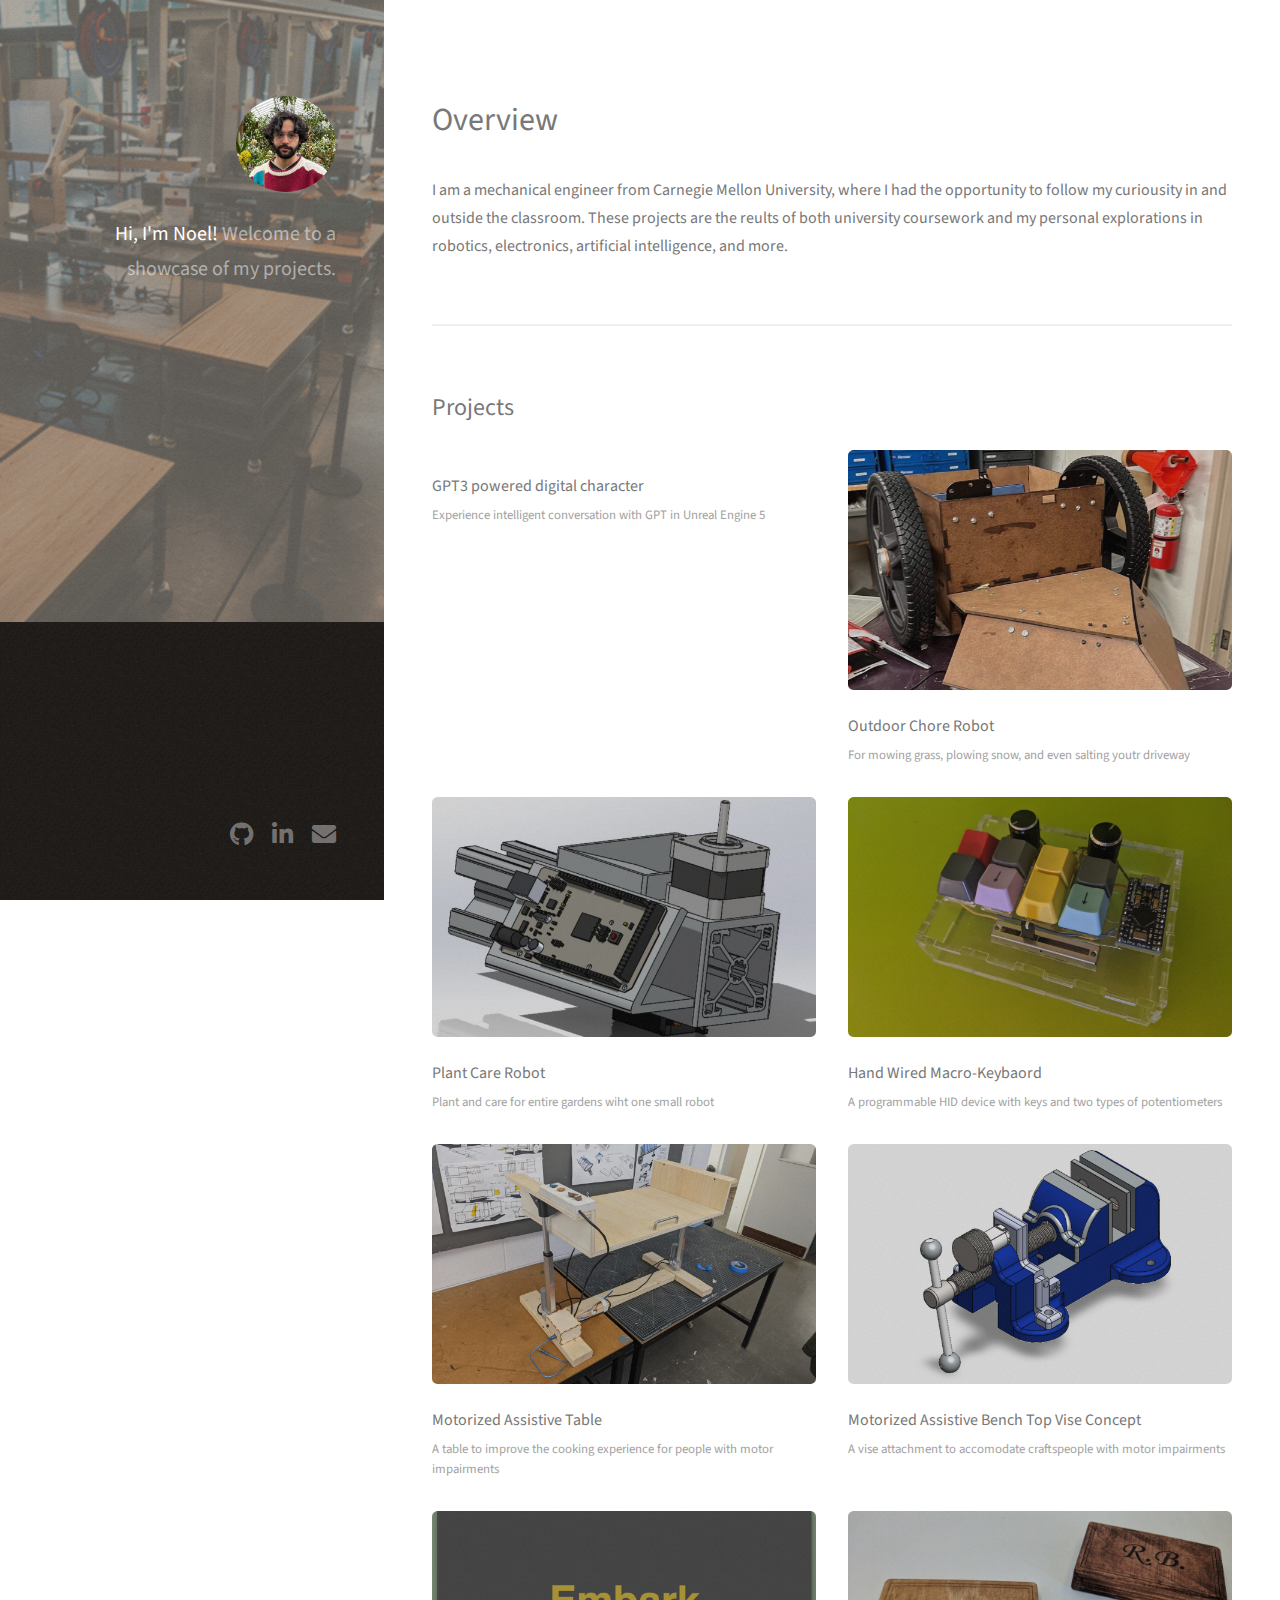
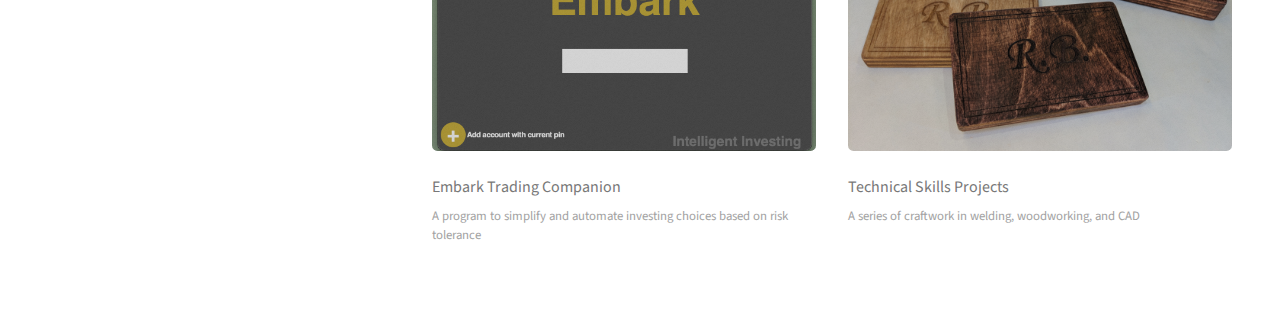
==== commit 7a9a9469: "Project Page Descriptions v1" ====
--- a/index.html
+++ b/index.html
@@ -1,9 +1,4 @@
 <!DOCTYPE HTML>
-<!--
-	Strata by HTML5 UP
-	html5up.net | @ajlkn
-	Free for personal and commercial use under the CCA 3.0 license (html5up.net/license)
--->
 <html>
 	<head>
 		<title>Noel Barnes' Portfolio</title>
@@ -59,13 +54,13 @@
 							</article>
 							<article class="col-6 col-12-xsmall work-item">
 								<a href="table/index-table.html" class="image fit thumb"><img src="images/thumbs/05.jpg" alt="" /></a>
-								<h3>Motorized Assisstive Table</h3>
+								<h3>Motorized Assistive Table</h3>
 								<p>A table to improve the cooking experience for people with motor impairments</p>
 							</article>
 							<article class="col-6 col-12-xsmall work-item">
 								<a href="vice/index-vice.html" class="image fit thumb"><img src="images/thumbs/06.jpg" alt="" /></a>
-								<h3>Motorized Assistive Benchtop Vice Concept</h3>
-								<p>A vice attachment to accomodate craftspeople with motor impairments</p>
+								<h3>Motorized Assistive Bench Top Vise Concept</h3>
+								<p>A vise attachment to accomodate craftspeople with motor impairments</p>
 							</article>
 							<article class="col-6 col-12-xsmall work-item">
 								<a href="stocks/index-investor.html" class="image fit thumb"><img src="images/thumbs/07.jpg" alt="" /></a>
@@ -450,10 +445,6 @@
 						<li><a href="https://github.com/NoelBarnes" target="_blank" class="icon brands fa-github"><span class="label">Github</span></a></li>
 						<li><a href="https://www.linkedin.com/in/noel-barnes/" target="_blank" class="icon brands fa-linkedin-in"><span class="label">LinkedIn</span></a></li>
 						<li><a href="mailto:barnesnoel01@gmail.com" target="_blank" class="icon solid fa-envelope"><span class="label">Email</span></a></li>
-					</ul>
-					<ul class="copyright">
-						<li>Design: <a href="http://html5up.net">HTML5 UP</a></li>
-					</ul>
 				</div>
 			</footer>
 
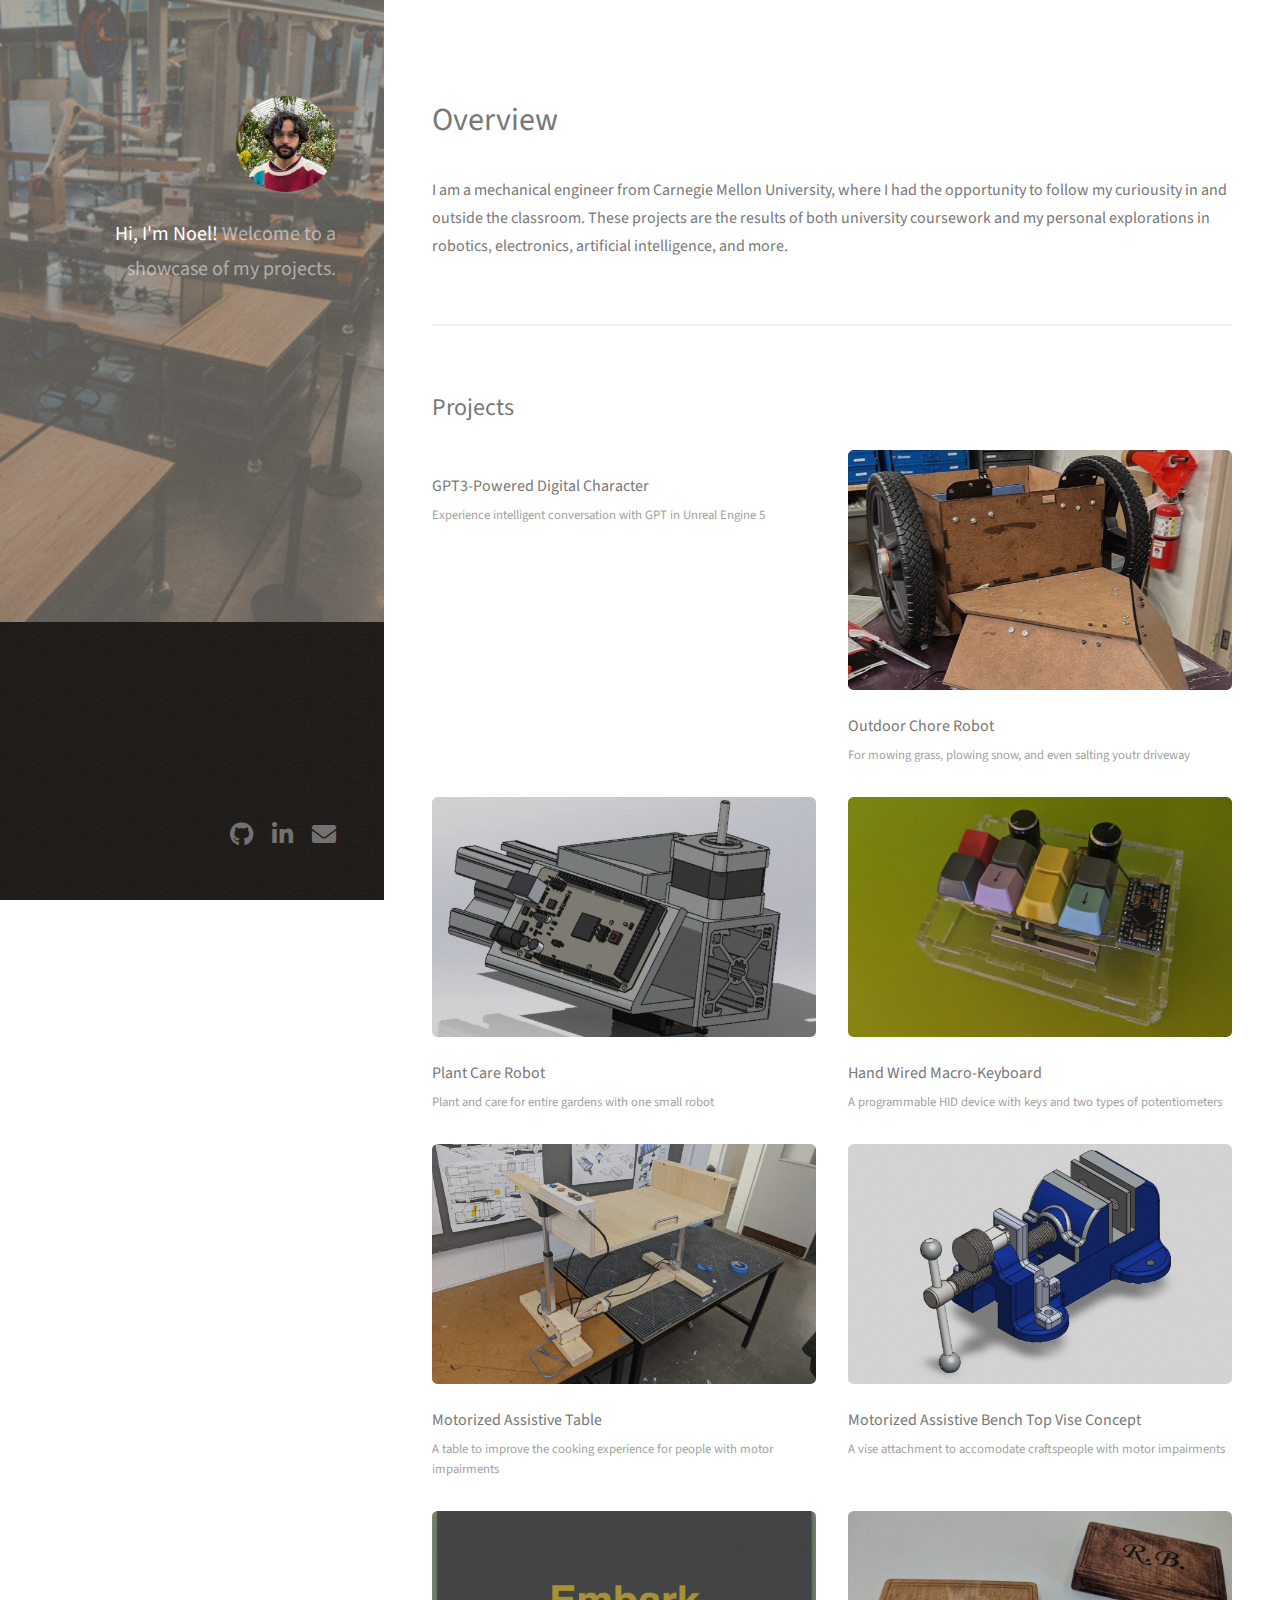
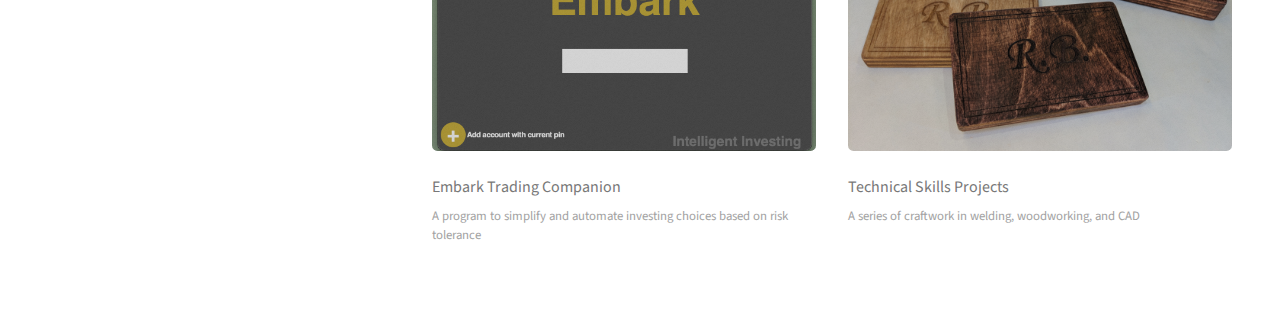
==== commit eee212d1: "Update index.html" ====
--- a/index.html
+++ b/index.html
@@ -25,7 +25,7 @@
 						<header class="major">
 							<h2>Overview</h2>
 						</header>
-						<p><strong>I am a mechanical engineer from Carnegie Mellon University, where I had the opportunity to follow my curiousity in and outside the classroom. These projects are the reults of both university coursework and my personal explorations in robotics, electronics, artificial intelligence, and more.</strong></p>
+						<p><strong>I am a mechanical engineer from Carnegie Mellon University, where I had the opportunity to follow my curiousity in and outside the classroom. These projects are the results of both university coursework and my personal explorations in robotics, electronics, artificial intelligence, and more.</strong></p>
 					</section>
 
 				<!-- Two -->
@@ -34,7 +34,7 @@
 						<div class="row">
 							<article class="col-6 col-12-xsmall work-item">
 								<a href="gptChar/index-gpt.html" class="image fit thumb"><img src="images/thumbs/01.jpg" alt="" /></a>
-								<h3>GPT3 powered digital character</h3>
+								<h3>GPT3-Powered Digital Character</h3>
 								<p>Experience intelligent conversation with GPT in Unreal Engine 5</p>
 							</article>
 							<article class="col-6 col-12-xsmall work-item">
@@ -45,11 +45,11 @@
 							<article class="col-6 col-12-xsmall work-item">
 								<a href="planter/index-planter.html" class="image fit thumb"><img src="images/thumbs/03.jpg" alt="" /></a>
 								<h3>Plant Care Robot</h3>
-								<p>Plant and care for entire gardens wiht one small robot</p>
+								<p>Plant and care for entire gardens with one small robot</p>
 							</article>
 							<article class="col-6 col-12-xsmall work-item">
 								<a href="Macro/index-macro.html" class="image fit thumb"><img src="images/thumbs/04.jpg" alt="" /></a>
-								<h3>Hand Wired Macro-Keybaord</h3>
+								<h3>Hand Wired Macro-Keyboard</h3>
 								<p>A programmable HID device with keys and two types of potentiometers</p>
 							</article>
 							<article class="col-6 col-12-xsmall work-item">
@@ -441,6 +441,7 @@
 						<br /><br />
 						<br /><br />
 						<br /><br />
+						<br /><br />
 						<!-- <li><a href="#" class="icon brands fa-blank"><span class="label">blank</span></a></li> -->
 						<li><a href="https://github.com/NoelBarnes" target="_blank" class="icon brands fa-github"><span class="label">Github</span></a></li>
 						<li><a href="https://www.linkedin.com/in/noel-barnes/" target="_blank" class="icon brands fa-linkedin-in"><span class="label">LinkedIn</span></a></li>
@@ -457,4 +458,4 @@
 			<script src="assets/js/main.js"></script>
 
 	</body>
-</html>+</html>
